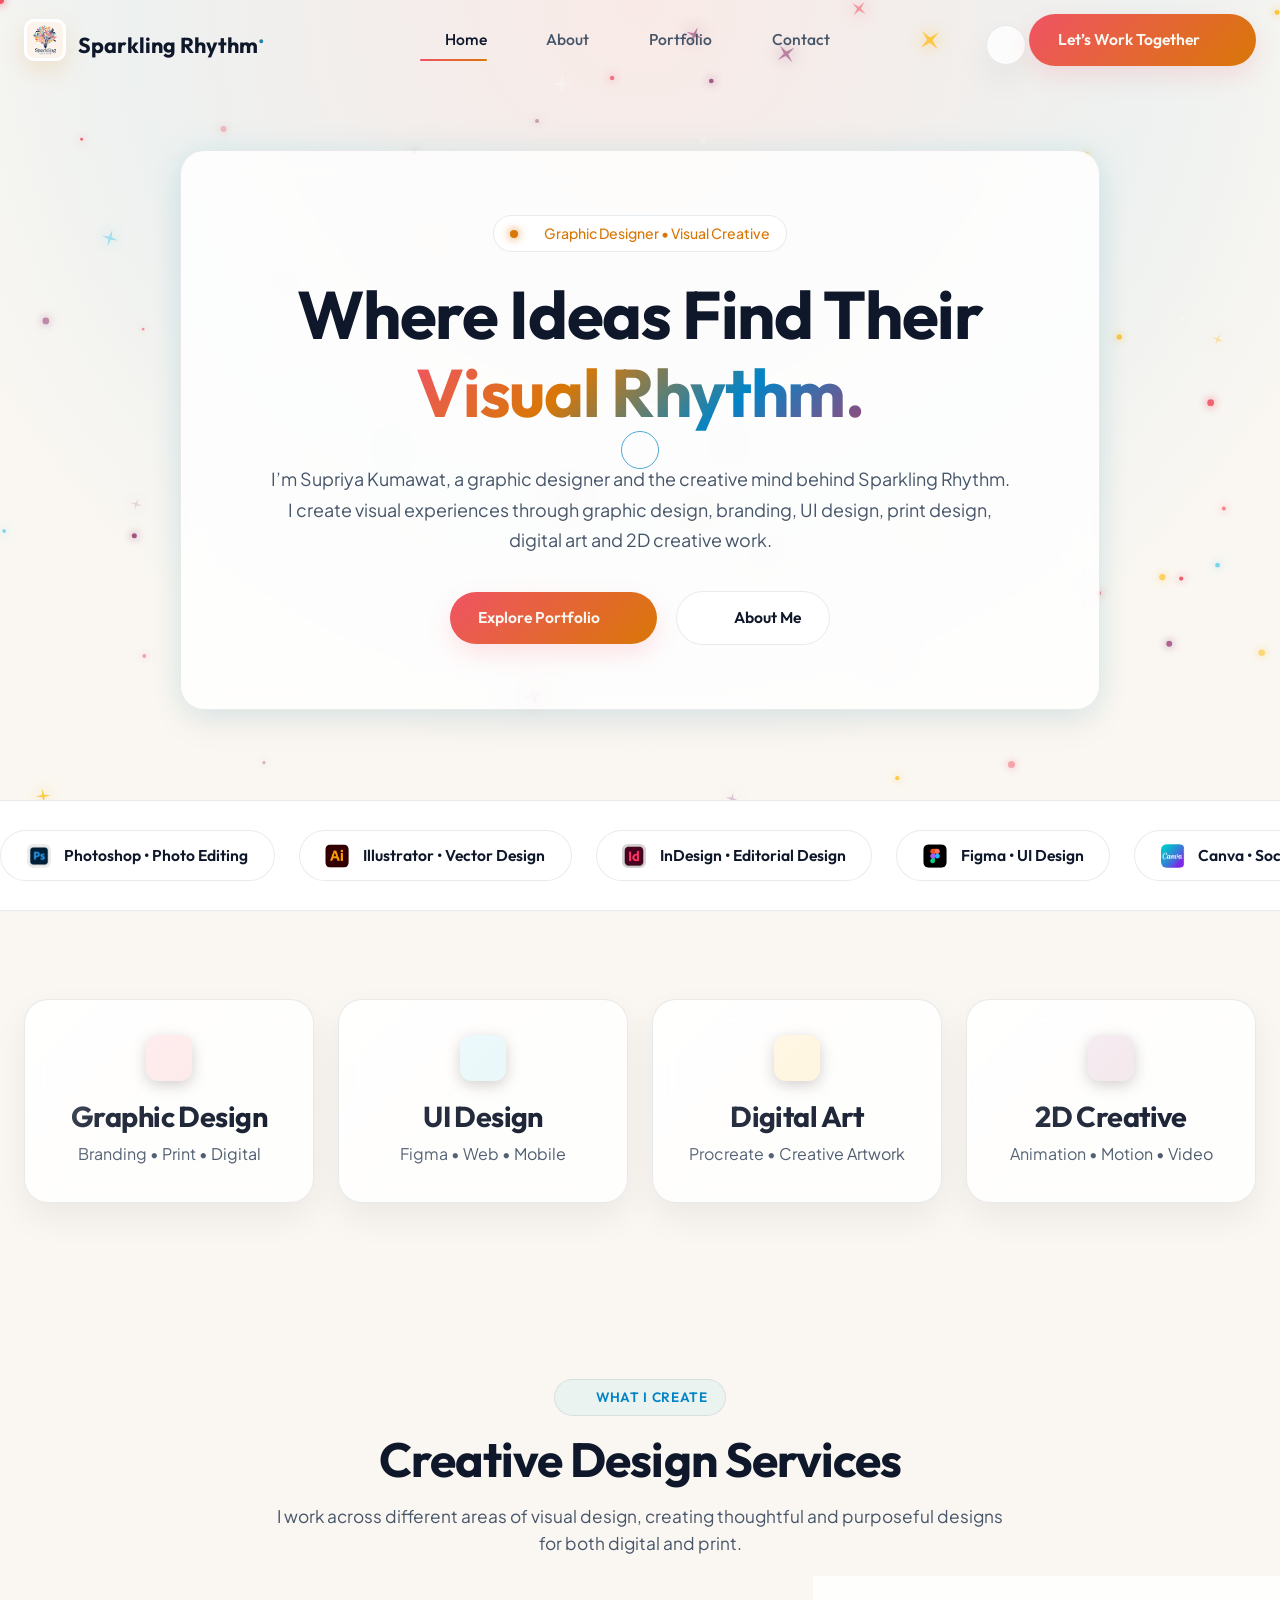
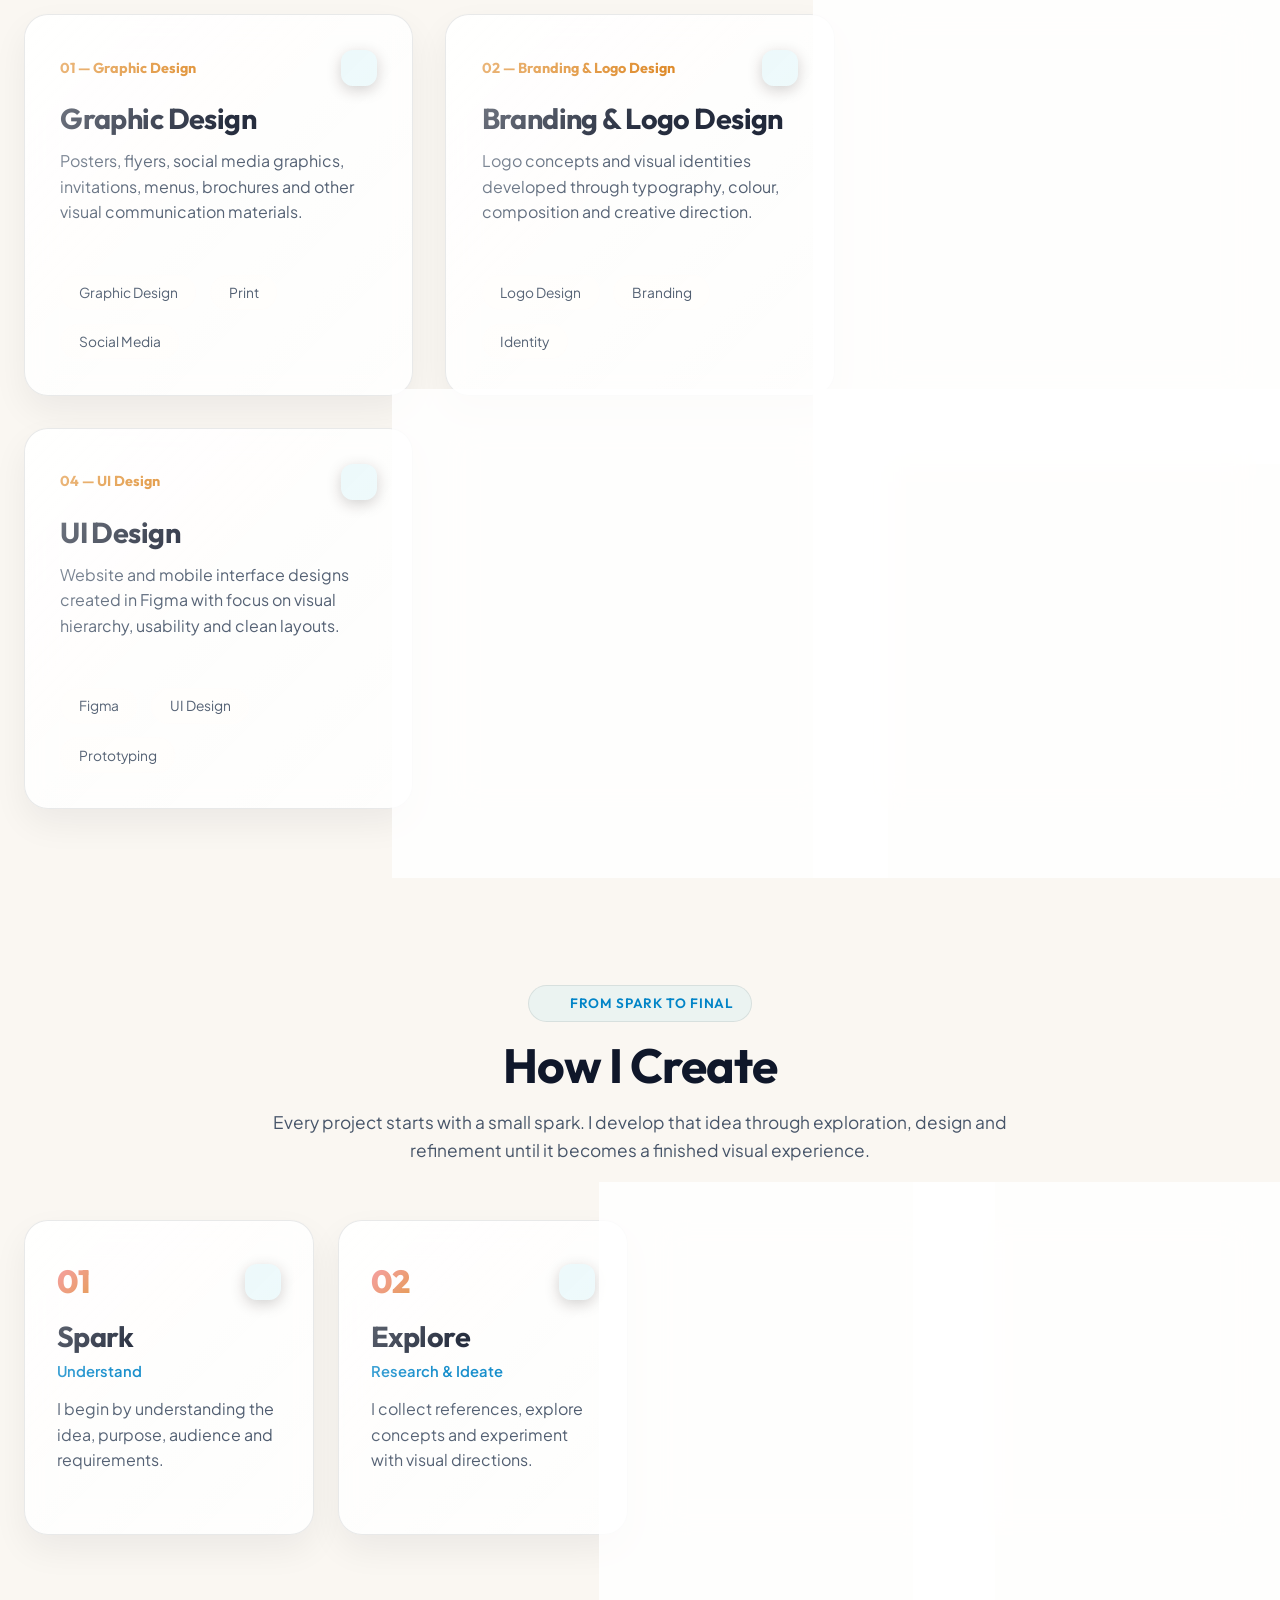
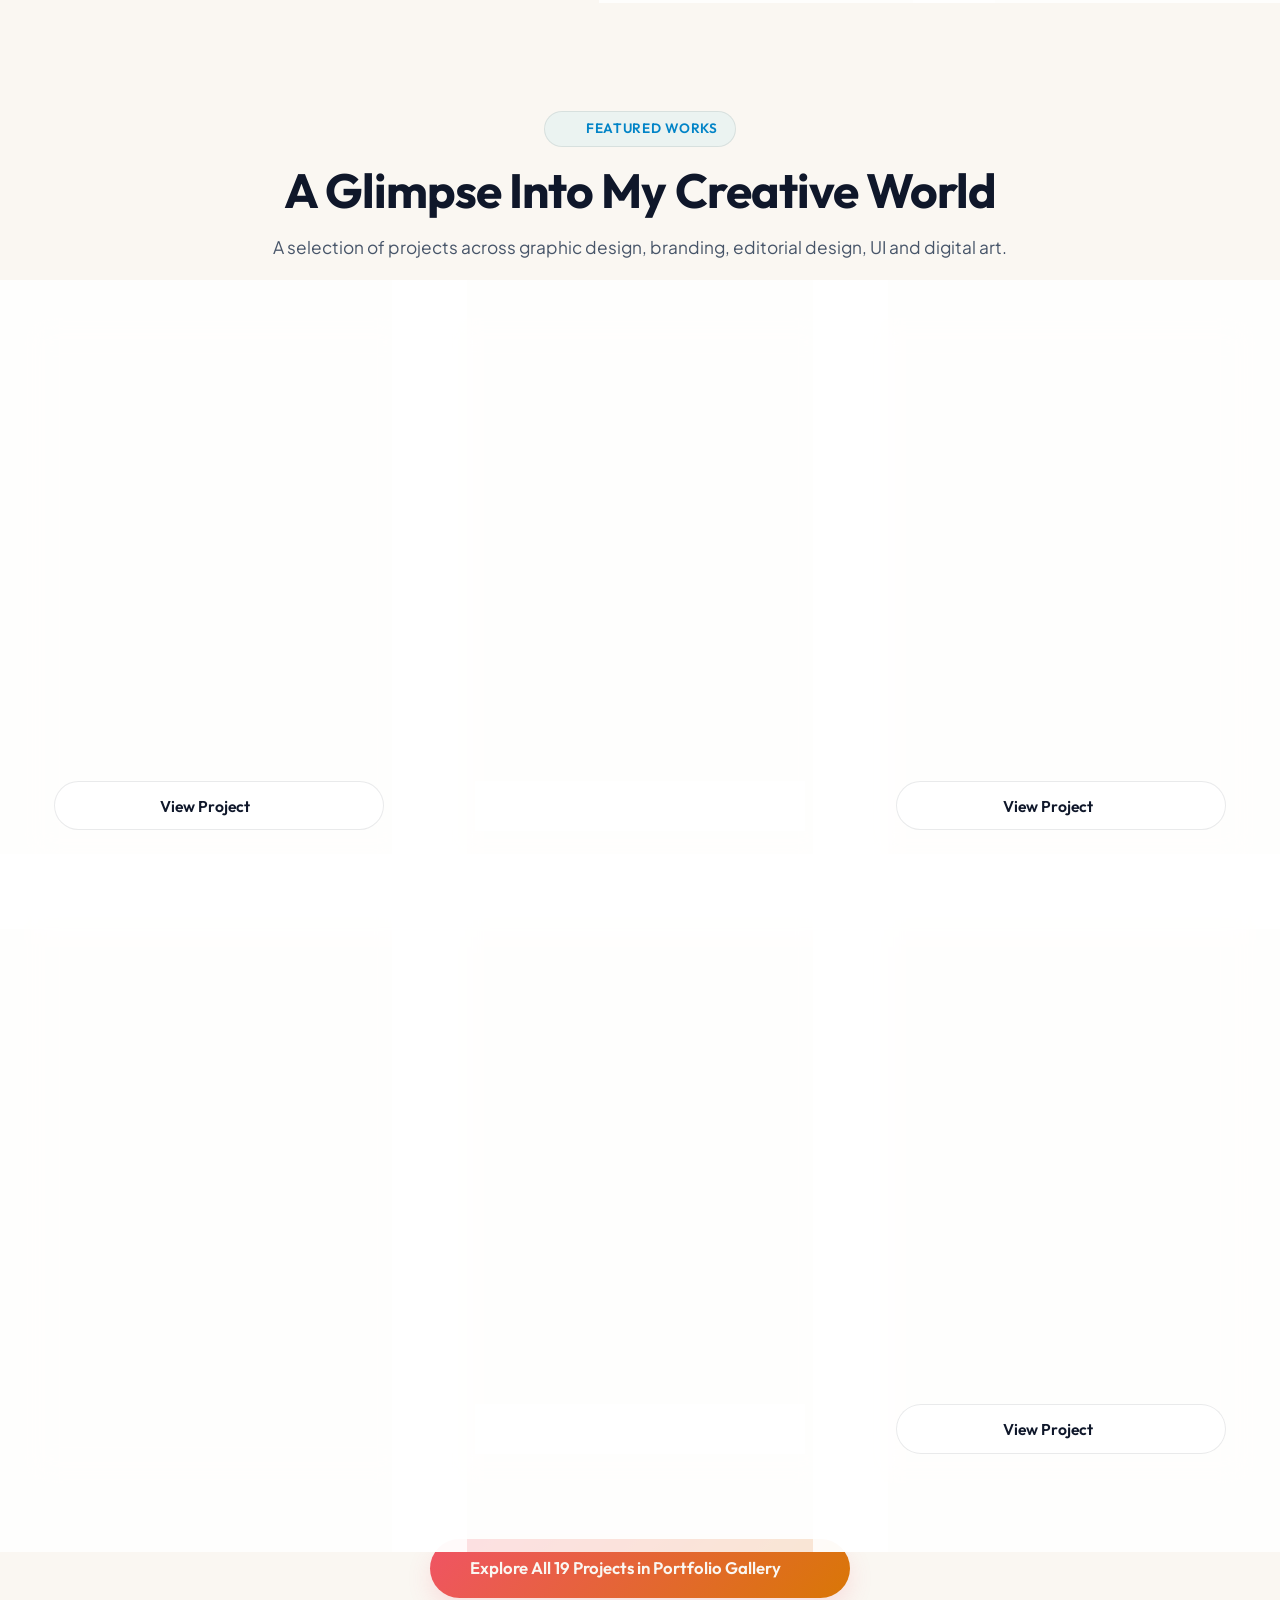
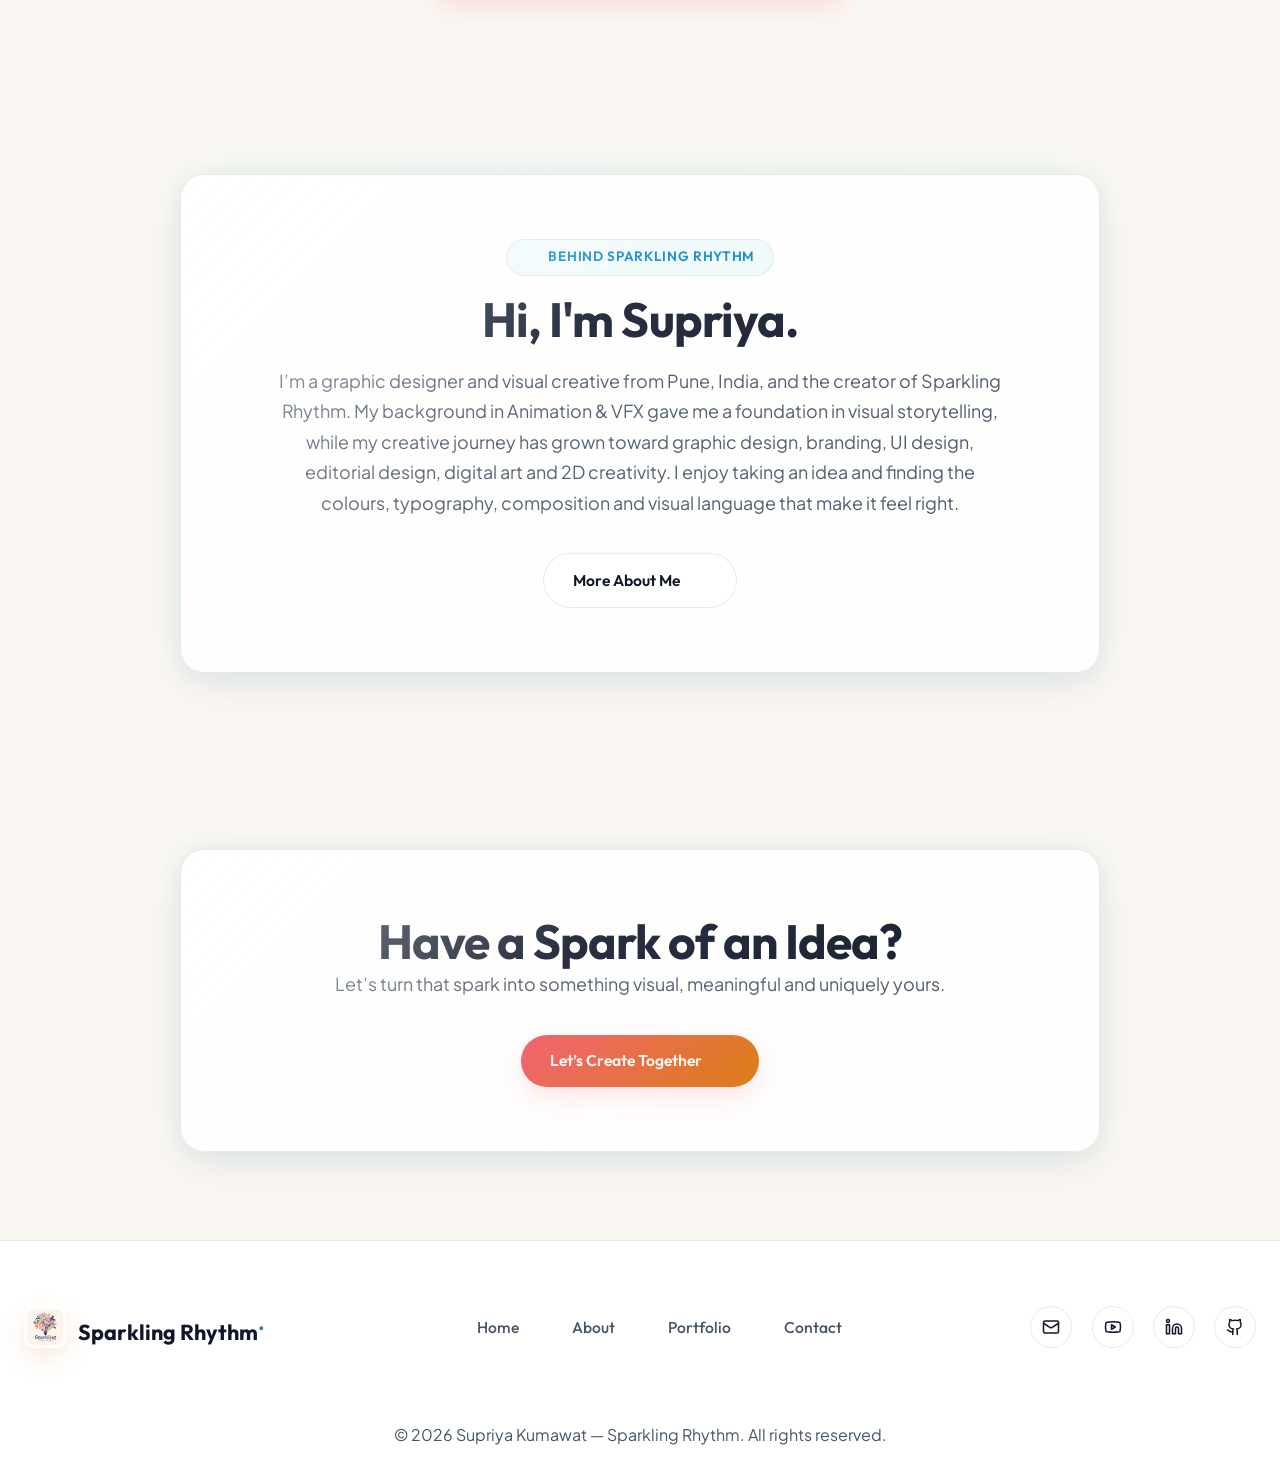
==== index.html @ 0d9f6787 "Initial commit of Sparkling Rhythm portfolio website" ====
<!DOCTYPE html>
<html lang="en">
<head>
  <meta charset="UTF-8">
  <meta name="viewport" content="width=device-width, initial-scale=1.0">
  <title>Sparkling Rhythm — Supriya Kumawat | Graphic Designer & Visual Creative</title>
  <meta name="description" content="Portfolio of Supriya Kumawat, Graphic Designer & Visual Creative behind Sparkling Rhythm. Graphic design, branding, editorial design, UI design, digital art and 2D creative work.">

  <!-- Favicon -->
  <link rel="icon" type="image/webp" href="images/Sparkling_Rhythm/8_Sparkling_Logo.webp">

  <!-- Lucide Icon Library -->
  <script src="https://unpkg.com/lucide@latest"></script>

  <!-- Style Sheets -->
  <link rel="stylesheet" href="css/palette.css">
  <link rel="stylesheet" href="css/style.css">
  <link rel="stylesheet" href="css/components.css">
</head>
<body>

  <!-- Reusable Header Component -->
  <header id="site-header" data-page="home"></header>

  <!-- ==========================================================================
       HERO SECTION: Spatial 3D Tilt Card & Interactive Liquid Canvas Physics
       ========================================================================== -->
  <section class="hero-section">
    <canvas id="hero-canvas-1" class="hero-canvas-bg"></canvas>

    <div class="container">
      <div class="spatial-glass-card">
        <div class="spatial-tilt-content">
          <div class="badge">
            <span class="status-dot"></span>
            <span><i data-lucide="sparkles" class="icon-inline"></i> Graphic Designer • Visual Creative</span>
          </div>

          <h1 class="hero-title">
            Where Ideas Find Their <span class="gradient-text magnetic-title">Visual Rhythm.</span>
          </h1>

          <p class="hero-description">
            I’m Supriya Kumawat, a graphic designer and the creative mind behind Sparkling Rhythm. I create visual experiences through graphic design, branding, UI design, print design, digital art and 2D creative work.
          </p>

          <div class="hero-cta-group">
            <a href="projects.html" class="btn btn-primary">
              <span>Explore Portfolio</span>
              <i data-lucide="arrow-up-right" class="icon-inline"></i>
            </a>
            <a href="about.html" class="btn btn-secondary">
              <i data-lucide="user" class="icon-inline"></i>
              <span>About Me</span>
            </a>
          </div>
        </div>
      </div>
    </div>
  </section>

  <!-- ==========================================================================
       CREATIVE TOOLKIT MARQUEE
       ========================================================================== -->
  <section class="tools-marquee-section">
    <div class="tools-marquee-track">
      <div class="tools-marquee-content">
        <div class="tool-chip">
          <img src="images/Sparkling_Rhythm/About_Me/My_Specifications/Photoshop.webp" alt="Photoshop" class="tool-icon-img">
          <span>Photoshop • Photo Editing</span>
        </div>
        <div class="tool-chip">
          <img src="images/Sparkling_Rhythm/About_Me/My_Specifications/Illustrator.webp" alt="Illustrator" class="tool-icon-img">
          <span>Illustrator • Vector Design</span>
        </div>
        <div class="tool-chip">
          <img src="images/Sparkling_Rhythm/About_Me/My_Specifications/Indesign.webp" alt="InDesign" class="tool-icon-img">
          <span>InDesign • Editorial Design</span>
        </div>
        <div class="tool-chip">
          <img src="images/Sparkling_Rhythm/About_Me/My_Specifications/Figma.webp" alt="Figma" class="tool-icon-img">
          <span>Figma • UI Design</span>
        </div>
        <div class="tool-chip">
          <img src="images/Sparkling_Rhythm/About_Me/My_Specifications/Canva.webp" alt="Canva" class="tool-icon-img">
          <span>Canva • Social Media</span>
        </div>
        <div class="tool-chip">
          <img src="images/Sparkling_Rhythm/About_Me/My_Specifications/Affinity.webp" alt="Affinity Designer" class="tool-icon-img">
          <span>Affinity Designer • Creative</span>
        </div>
        <div class="tool-chip">
          <img src="images/Sparkling_Rhythm/About_Me/My_Specifications/Procreate.webp" alt="Procreate" class="tool-icon-img">
          <span>Procreate • Digital Art</span>
        </div>
        <div class="tool-chip">
          <img src="images/Sparkling_Rhythm/About_Me/My_Specifications/Adobe_Fresco.webp" alt="Adobe Fresco" class="tool-icon-img">
          <span>Adobe Fresco • Digital Painting</span>
        </div>
        <div class="tool-chip">
          <i data-lucide="bot" class="icon-inline"></i>
          <span>ChatGPT • Creative Assistance</span>
        </div>
        <div class="tool-chip">
          <i data-lucide="sparkles" class="icon-inline"></i>
          <span>Gemini • Ideation</span>
        </div>
      </div>
    </div>
  </section>

  <!-- ==========================================================================
       CREATIVE FOCUS CARDS
       ========================================================================== -->
  <section class="section-spacing">
    <div class="container">
      <div class="grid-4">
        <div class="glass-card focus-card reveal">
          <div class="card-icon-box"><i data-lucide="palette"></i></div>
          <h3>Graphic Design</h3>
          <p>Branding • Print • Digital</p>
        </div>
        <div class="glass-card focus-card reveal">
          <div class="card-icon-box"><i data-lucide="layout"></i></div>
          <h3>UI Design</h3>
          <p>Figma • Web • Mobile</p>
        </div>
        <div class="glass-card focus-card reveal">
          <div class="card-icon-box"><i data-lucide="pen-tool"></i></div>
          <h3>Digital Art</h3>
          <p>Procreate • Creative Artwork</p>
        </div>
        <div class="glass-card focus-card reveal">
          <div class="card-icon-box"><i data-lucide="film"></i></div>
          <h3>2D Creative</h3>
          <p>Animation • Motion • Video</p>
        </div>
      </div>
    </div>
  </section>

  <!-- ==========================================================================
       SERVICES SECTION
       ========================================================================== -->
  <section class="section-spacing">
    <div class="container">
      <div class="section-header reveal">
        <div class="section-tag"><i data-lucide="layers" class="icon-inline"></i> What I Create</div>
        <h2 class="section-title">Creative Design Services</h2>
        <p class="section-subtitle">
          I work across different areas of visual design, creating thoughtful and purposeful designs for both digital and print.
        </p>
      </div>

      <div class="grid-3">
        <!-- Service 01 -->
        <div class="glass-card service-card reveal">
          <div>
            <div class="service-card-header">
              <span class="service-number">01 — Graphic Design</span>
              <div class="card-icon-box" style="width:36px;height:36px;margin:0;"><i data-lucide="image" style="width:18px;height:18px;"></i></div>
            </div>
            <h3>Graphic Design</h3>
            <p>Posters, flyers, social media graphics, invitations, menus, brochures and other visual communication materials.</p>
          </div>
          <div class="tag-group">
            <span class="tag-chip">Graphic Design</span>
            <span class="tag-chip">Print</span>
            <span class="tag-chip">Social Media</span>
          </div>
        </div>

        <!-- Service 02 -->
        <div class="glass-card service-card reveal">
          <div>
            <div class="service-card-header">
              <span class="service-number">02 — Branding & Logo Design</span>
              <div class="card-icon-box" style="width:36px;height:36px;margin:0;"><i data-lucide="award" style="width:18px;height:18px;"></i></div>
            </div>
            <h3>Branding & Logo Design</h3>
            <p>Logo concepts and visual identities developed through typography, colour, composition and creative direction.</p>
          </div>
          <div class="tag-group">
            <span class="tag-chip">Logo Design</span>
            <span class="tag-chip">Branding</span>
            <span class="tag-chip">Identity</span>
          </div>
        </div>

        <!-- Service 03 -->
        <div class="glass-card service-card reveal">
          <div>
            <div class="service-card-header">
              <span class="service-number">03 — Book & Editorial Design</span>
              <div class="card-icon-box" style="width:36px;height:36px;margin:0;"><i data-lucide="book-open" style="width:18px;height:18px;"></i></div>
            </div>
            <h3>Book & Editorial Design</h3>
            <p>Multi-page publications, reports and recipe books designed with structured layouts, typography and readability in mind.</p>
          </div>
          <div class="tag-group">
            <span class="tag-chip">Book Design</span>
            <span class="tag-chip">Editorial</span>
            <span class="tag-chip">InDesign</span>
          </div>
        </div>

        <!-- Service 04 -->
        <div class="glass-card service-card reveal">
          <div>
            <div class="service-card-header">
              <span class="service-number">04 — UI Design</span>
              <div class="card-icon-box" style="width:36px;height:36px;margin:0;"><i data-lucide="smartphone" style="width:18px;height:18px;"></i></div>
            </div>
            <h3>UI Design</h3>
            <p>Website and mobile interface designs created in Figma with focus on visual hierarchy, usability and clean layouts.</p>
          </div>
          <div class="tag-group">
            <span class="tag-chip">Figma</span>
            <span class="tag-chip">UI Design</span>
            <span class="tag-chip">Prototyping</span>
          </div>
        </div>

        <!-- Service 05 -->
        <div class="glass-card service-card reveal">
          <div>
            <div class="service-card-header">
              <span class="service-number">05 — Digital Art</span>
              <div class="card-icon-box" style="width:36px;height:36px;margin:0;"><i data-lucide="feather" style="width:18px;height:18px;"></i></div>
            </div>
            <h3>Digital Art</h3>
            <p>Digital artwork and creative compositions created through experimentation with colour, lighting, texture and visual storytelling.</p>
          </div>
          <div class="tag-group">
            <span class="tag-chip">Digital Art</span>
            <span class="tag-chip">Procreate</span>
            <span class="tag-chip">Creative</span>
          </div>
        </div>

        <!-- Service 06 -->
        <div class="glass-card service-card reveal">
          <div>
            <div class="service-card-header">
              <span class="service-number">06 — 2D Creative & Video</span>
              <div class="card-icon-box" style="width:36px;height:36px;margin:0;"><i data-lucide="video" style="width:18px;height:18px;"></i></div>
            </div>
            <h3>2D Creative & Video</h3>
            <p>Simple 2D animation, motion graphics and video editing for creative storytelling and visual content.</p>
          </div>
          <div class="tag-group">
            <span class="tag-chip">2D Animation</span>
            <span class="tag-chip">Motion</span>
            <span class="tag-chip">Video</span>
          </div>
        </div>
      </div>
    </div>
  </section>

  <!-- ==========================================================================
       MY CREATIVE PROCESS
       ========================================================================== -->
  <section class="section-spacing">
    <div class="container">
      <div class="section-header reveal">
        <div class="section-tag"><i data-lucide="git-commit" class="icon-inline"></i> From Spark to Final</div>
        <h2 class="section-title">How I Create</h2>
        <p class="section-subtitle">
          Every project starts with a small spark. I develop that idea through exploration, design and refinement until it becomes a finished visual experience.
        </p>
      </div>

      <div class="process-grid">
        <div class="glass-card process-card reveal">
          <div class="process-card-header">
            <div class="process-step-num">01</div>
            <div class="card-icon-box" style="width:36px;height:36px;margin:0;"><i data-lucide="zap" style="width:18px;height:18px;"></i></div>
          </div>
          <h3>Spark</h3>
          <div class="process-subtitle">Understand</div>
          <p>I begin by understanding the idea, purpose, audience and requirements.</p>
        </div>

        <div class="glass-card process-card reveal">
          <div class="process-card-header">
            <div class="process-step-num">02</div>
            <div class="card-icon-box" style="width:36px;height:36px;margin:0;"><i data-lucide="compass" style="width:18px;height:18px;"></i></div>
          </div>
          <h3>Explore</h3>
          <div class="process-subtitle">Research & Ideate</div>
          <p>I collect references, explore concepts and experiment with visual directions.</p>
        </div>

        <div class="glass-card process-card reveal">
          <div class="process-card-header">
            <div class="process-step-num">03</div>
            <div class="card-icon-box" style="width:36px;height:36px;margin:0;"><i data-lucide="wand2" style="width:18px;height:18px;"></i></div>
          </div>
          <h3>Create</h3>
          <div class="process-subtitle">Design & Refine</div>
          <p>I develop the chosen direction through typography, colour, composition and detail.</p>
        </div>

        <div class="glass-card process-card reveal">
          <div class="process-card-header">
            <div class="process-step-num">04</div>
            <div class="card-icon-box" style="width:36px;height:36px;margin:0;"><i data-lucide="check-circle-2" style="width:18px;height:18px;"></i></div>
          </div>
          <h3>Final</h3>
          <div class="process-subtitle">Polish & Deliver</div>
          <p>I refine the final design and prepare the required files for its intended use.</p>
        </div>
      </div>
    </div>
  </section>

  <!-- ==========================================================================
       FEATURED PROJECTS
       ========================================================================== -->
  <section id="featured-works" class="section-spacing">
    <div class="container">
      <div class="section-header reveal">
        <div class="section-tag"><i data-lucide="grid" class="icon-inline"></i> Featured Works</div>
        <h2 class="section-title">A Glimpse Into My Creative World</h2>
        <p class="section-subtitle">
          A selection of projects across graphic design, branding, editorial design, UI and digital art.
        </p>
      </div>

      <div class="grid-3">
        <!-- Project 1 -->
        <div class="glass-card project-card reveal">
          <div class="project-thumb-wrapper" onclick="openLightbox('atma-samvaad-ki-kala')" style="cursor:pointer;">
            <img src="images/Sparkling_Rhythm/3_Graphic_Design/Books_Images/1_Atma_Samvaad_/Thumbnail.webp" alt="Atma Samvaad Ki Kala" class="project-thumb-img">
          </div>
          <div class="project-card-body">
            <div class="project-category-badge"><i data-lucide="book-open" class="icon-inline"></i> Book & Editorial Design</div>
            <h3 class="project-card-title">Atma Samvaad Ki Kala</h3>
            <p class="project-card-desc">A 129-page book designed for Brahma Kumaris using Adobe InDesign, with clean structured layouts and typography.</p>
            <div class="tag-group mb-3">
              <span class="tag-chip">129 Pages</span>
              <span class="tag-chip">InDesign</span>
              <span class="tag-chip">Editorial</span>
            </div>
            <button class="btn btn-secondary" onclick="openLightbox('atma-samvaad-ki-kala')" style="width:100%;">
              <span>View Project</span>
              <i data-lucide="arrow-right" class="icon-inline"></i>
            </button>
          </div>
        </div>

        <!-- Project 2 -->
        <div class="glass-card project-card reveal">
          <div class="project-thumb-wrapper" onclick="openLightbox('sahaj-rasoi')" style="cursor:pointer;">
            <img src="images/Sparkling_Rhythm/3_Graphic_Design/Books_Images/3_Sahaj_Rasoi/Thuumbnail.webp" alt="Sahaj Rasoi" class="project-thumb-img">
          </div>
          <div class="project-card-body">
            <div class="project-category-badge"><i data-lucide="book-open" class="icon-inline"></i> Book & Editorial Design</div>
            <h3 class="project-card-title">Sahaj Rasoi</h3>
            <p class="project-card-desc">A recipe book featuring approximately 71 recipes across 93 inner pages, created with visual clarity.</p>
            <div class="tag-group mb-3">
              <span class="tag-chip">71 Recipes</span>
              <span class="tag-chip">93 Pages</span>
              <span class="tag-chip">InDesign</span>
            </div>
            <button class="btn btn-secondary" onclick="openLightbox('sahaj-rasoi')" style="width:100%;">
              <span>View Project</span>
              <i data-lucide="arrow-right" class="icon-inline"></i>
            </button>
          </div>
        </div>

        <!-- Project 3 -->
        <div class="glass-card project-card reveal">
          <div class="project-thumb-wrapper" onclick="openLightbox('sparkling-rhythm-identity')" style="cursor:pointer;">
            <img src="images/Sparkling_Rhythm/3_Graphic_Design/Logo_Design_By_me/Thumbnail.webp" alt="Sparkling Rhythm Branding" class="project-thumb-img">
          </div>
          <div class="project-card-body">
            <div class="project-category-badge"><i data-lucide="award" class="icon-inline"></i> Personal Branding</div>
            <h3 class="project-card-title">Sparkling Rhythm</h3>
            <p class="project-card-desc">My own creative identity representing my approach to design, art and visual storytelling.</p>
            <div class="tag-group mb-3">
              <span class="tag-chip">Logo Design</span>
              <span class="tag-chip">Branding</span>
              <span class="tag-chip">Identity</span>
            </div>
            <button class="btn btn-secondary" onclick="openLightbox('sparkling-rhythm-identity')" style="width:100%;">
              <span>View Project</span>
              <i data-lucide="arrow-right" class="icon-inline"></i>
            </button>
          </div>
        </div>

        <!-- Project 4 (IHOP Featured Rebranding) -->
        <div class="glass-card project-card reveal">
          <div class="project-thumb-wrapper" onclick="openLightbox('ihop-rebranding')" style="cursor:pointer;">
            <img src="images/Sparkling_Rhythm/1_Branding/1_IHOP_Images/Thumbnail_Mockup_IHOP.webp" alt="IHOP Logo Concept" class="project-thumb-img">
          </div>
          <div class="project-card-body">
            <div class="project-category-badge"><i data-lucide="award" class="icon-inline"></i> Personal Rebranding</div>
            <h3 class="project-card-title">IHOP — Conceptual Rebranding</h3>
            <p class="project-card-desc">A conceptual logo redesign exploring a completely new logo direction with pictorial symbol, design thinking, and mockups.</p>
            <div class="tag-group mb-3">
              <span class="tag-chip">Rebranding</span>
              <span class="tag-chip">Logo Design</span>
              <span class="tag-chip">Mockups</span>
            </div>
            <button class="btn btn-primary" onclick="openLightbox('ihop-rebranding')" style="width:100%;">
              <span>View Case Study</span>
              <i data-lucide="arrow-right" class="icon-inline"></i>
            </button>
          </div>
        </div>

        <!-- Project 5 -->
        <div class="glass-card project-card reveal">
          <div class="project-thumb-wrapper" onclick="openLightbox('splendid-rooms-4u')" style="cursor:pointer;">
            <img src="images/Sparkling_Rhythm/1_Branding/2_Splendid_Rooms_4U/Thumbnail_SR4U_Home_Page.webp" alt="Splendid Rooms 4U" class="project-thumb-img">
          </div>
          <div class="project-card-body">
            <div class="project-category-badge"><i data-lucide="smartphone" class="icon-inline"></i> UI & Branding</div>
            <h3 class="project-card-title">Splendid Rooms 4U</h3>
            <p class="project-card-desc">A furniture-store UI/UX concept & logo identity complete with animated video walkthrough.</p>
            <div class="tag-group mb-3">
              <span class="tag-chip">Figma</span>
              <span class="tag-chip">UI/UX</span>
              <span class="tag-chip">Branding</span>
            </div>
            <button class="btn btn-secondary" onclick="openLightbox('splendid-rooms-4u')" style="width:100%;">
              <span>View Project</span>
              <i data-lucide="arrow-right" class="icon-inline"></i>
            </button>
          </div>
        </div>

        <!-- Project 6 -->
        <div class="glass-card project-card reveal">
          <div class="project-thumb-wrapper" onclick="openLightbox('shree-krishna-digital-art')" style="cursor:pointer;">
            <img src="images/Sparkling_Rhythm/3_Graphic_Design/Art_Design/Shree_Krishna.webp" alt="Shree Krishna Digital Art" class="project-thumb-img">
          </div>
          <div class="project-card-body">
            <div class="project-category-badge"><i data-lucide="feather" class="icon-inline"></i> Digital Art</div>
            <h3 class="project-card-title">Shree Krishna</h3>
            <p class="project-card-desc">A digital artwork created in Adobe Fresco, exploring colour, composition, lighting and expressive digital painting.</p>
            <div class="tag-group mb-3">
              <span class="tag-chip">Adobe Fresco</span>
              <span class="tag-chip">Digital Painting</span>
              <span class="tag-chip">Artwork</span>
            </div>
            <button class="btn btn-secondary" onclick="openLightbox('shree-krishna-digital-art')" style="width:100%;">
              <span>View Project</span>
              <i data-lucide="arrow-right" class="icon-inline"></i>
            </button>
          </div>
        </div>
      </div>

      <div style="text-align: center; margin-top: 3.5rem;">
        <a href="projects.html" class="btn btn-primary" style="padding: 1rem 2.5rem; font-size: 1.05rem;">
          <span>Explore All 19 Projects in Portfolio Gallery</span>
          <i data-lucide="arrow-right" class="icon-inline"></i>
        </a>
      </div>
    </div>
  </section>

  <!-- ==========================================================================
       MINI ABOUT SECTION
       ========================================================================== -->
  <section class="section-spacing">
    <div class="container">
      <div class="glass-card spatial-glass-card reveal">
        <div class="section-tag"><i data-lucide="user" class="icon-inline"></i> Behind Sparkling Rhythm</div>
        <h2>Hi, I'm Supriya.</h2>
        <p class="hero-description" style="margin-top: 1.2rem;">
          I’m a graphic designer and visual creative from Pune, India, and the creator of Sparkling Rhythm. My background in Animation & VFX gave me a foundation in visual storytelling, while my creative journey has grown toward graphic design, branding, UI design, editorial design, digital art and 2D creativity. I enjoy taking an idea and finding the colours, typography, composition and visual language that make it feel right.
        </p>
        <a href="about.html" class="btn btn-secondary">
          <span>More About Me</span>
          <i data-lucide="arrow-right" class="icon-inline"></i>
        </a>
      </div>
    </div>
  </section>

  <!-- ==========================================================================
       FINAL CONTACT CTA
       ========================================================================== -->
  <section class="section-spacing">
    <div class="container">
      <div class="glass-card spatial-glass-card reveal">
        <h2>Have a Spark of an Idea?</h2>
        <p class="hero-description">
          Let’s turn that spark into something visual, meaningful and uniquely yours.
        </p>
        <a href="contact.html" class="btn btn-primary">
          <span>Let’s Create Together</span>
          <i data-lucide="sparkles" class="icon-inline"></i>
        </a>
      </div>
    </div>
  </section>

  <!-- Reusable Footer Component -->
  <footer id="site-footer"></footer>

  <!-- Interactive Scripts -->
  <script src="js/projects-data.js"></script>
  <script src="js/lightbox.js"></script>
  <script src="js/layout.js"></script>
  <script src="js/cursor.js"></script>
  <script src="js/canvas.js"></script>
  <script src="js/animations.js"></script>
  <script src="js/main.js"></script>
</body>
</html>
---- css/palette.css ----
/* ==========================================================================
   SPARKLING RHYTHM PORTFOLIO - LOGO-MATCHED COLOR PALETTE & THEME TOKENS
   --------------------------------------------------------------------------
   Derived directly from Sparkling_Logo.png:
   - Warm Luxury Cream (#FAF7F2 - Light Canvas)
   - Deep Midnight Navy (#0C121E - Dark Canvas & Light Text)
   - Coral Red (#F05365) - Warm Leaf Highlight
   - Amber Gold (#FFB703) - Vibrant Energy Leaf
   - Ocean Cyan (#48CAE4) - Soft Teal Leaf
   - Plum Berry (#9B487A) - Rich Purple Leaf
   ========================================================================== */

/* --------------------------------------------------------------------------
   DEFAULT THEME: LIGHT MODE (Warm Cream Logo Canvas Base)
   -------------------------------------------------------------------------- */
:root {
  /* Brand Leaf Palette Accents */
  --clr-coral-red: #F05365;     /* Warm Coral Red */
  --clr-amber-gold: #D97706;    /* Warm Amber Gold (Adjusted for high-contrast light bg) */
  --clr-teal-cyan: #0284C7;     /* Ocean Cyan Accent */
  --clr-plum-berry: #9B487A;    /* Rich Plum Berry */
  --clr-cream-light: #FAF7F2;   /* Luxury Off-white Cream */

  /* Legacy Mapping for Component Compatibility */
  --clr-icy-blue: #0F172A;
  --clr-candy-pink: var(--clr-coral-red);
  --clr-mauve-rose: var(--clr-teal-cyan);
  --clr-vanilla: var(--clr-amber-gold);

  /* Surface & Backgrounds - Light Theme Default */
  --bg-deep: #FAF7F2;           /* Warm Luxury Off-White Canvas */
  --bg-surface: #FFFFFF;        /* Elevated Pure White Cards */
  --bg-elevated: #F3EFE9;       /* Soft Surface Hover State */

  /* Glassmorphism Tokens - Light Mode */
  --glass-bg: rgba(255, 255, 255, 0.82);
  --glass-bg-hover: rgba(255, 255, 255, 0.95);
  --glass-border: rgba(15, 23, 42, 0.09);
  --glass-border-hover: rgba(240, 83, 101, 0.4);
  --glass-shadow: 0 15px 35px rgba(15, 23, 42, 0.06);
  --glass-glow-pink: 0 10px 25px rgba(240, 83, 101, 0.15);
  --glass-glow-cyan: 0 10px 25px rgba(2, 132, 199, 0.15);
  --glass-glow-gold: 0 10px 25px rgba(217, 119, 6, 0.15);
  --glass-blur: blur(16px);
  --glass-reflection: linear-gradient(135deg, rgba(255, 255, 255, 0.6) 0%, rgba(255, 255, 255, 0.1) 40%, rgba(255, 255, 255, 0) 100%);

  /* Text Colors - Light Mode */
  --text-main: #0F172A;         /* Deep Navy Slate Primary Text */
  --text-muted: #475569;        /* Muted Slate Body Text */
  --text-subtle: #64748B;       /* Subtle Label Text */
  --text-accent: var(--clr-coral-red);
  --text-inverse: #FAF7F2;      /* Off-White Text for Dark Elements */

  /* Gradients */
  --grad-sparkling: linear-gradient(135deg, #F05365 0%, #D97706 35%, #0284C7 70%, #9B487A 100%);
  --grad-coral-gold: linear-gradient(135deg, #F05365 0%, #D97706 100%);
  --grad-cyan-plum: linear-gradient(135deg, #0284C7 0%, #9B487A 100%);
  --grad-pink-rose: linear-gradient(135deg, #F05365 0%, #D97706 100%);
  --grad-accent-text: linear-gradient(135deg, #F05365 0%, #D97706 33%, #0284C7 66%, #0F172A 100%);
  --grad-liquid-glow: radial-gradient(circle at 50% 0%, rgba(240, 83, 101, 0.08), rgba(2, 132, 199, 0.05) 50%, transparent 75%);

  /* Radii & Transitions */
  --border-radius-sm: 8px;
  --border-radius-md: 16px;
  --border-radius-lg: 24px;
  --border-radius-full: 9999px;

  --transition-fast: 0.2s cubic-bezier(0.16, 1, 0.3, 1);
  --transition-normal: 0.4s cubic-bezier(0.16, 1, 0.3, 1);
  --transition-slow: 0.7s cubic-bezier(0.16, 1, 0.3, 1);
}

/* --------------------------------------------------------------------------
   DARK THEME OVERRIDES ([data-theme="dark"])
   -------------------------------------------------------------------------- */
[data-theme="dark"] {
  /* Brand Leaf Palette Accents */
  --clr-amber-gold: #FFB703;    /* Bright Gold for dark background */
  --clr-teal-cyan: #48CAE4;     /* Electric Ocean Cyan */

  /* Legacy Mapping */
  --clr-icy-blue: #FAF6F0;
  --clr-vanilla: var(--clr-amber-gold);

  /* Surface & Backgrounds - Dark Theme */
  --bg-deep: #0C121E;           /* Midnight Navy Canvas */
  --bg-surface: #141C2D;        /* Elevated Dark Navy Surface */
  --bg-elevated: #1B263B;       /* Navy Hover Surface */

  /* Glassmorphism Tokens - Dark Mode */
  --glass-bg: rgba(20, 28, 45, 0.65);
  --glass-bg-hover: rgba(27, 38, 59, 0.85);
  --glass-border: rgba(72, 202, 228, 0.15);
  --glass-border-hover: rgba(240, 83, 101, 0.4);
  --glass-shadow: 0 20px 40px rgba(0, 0, 0, 0.55);
  --glass-glow-pink: 0 10px 30px rgba(240, 83, 101, 0.25);
  --glass-glow-cyan: 0 10px 30px rgba(72, 202, 228, 0.25);
  --glass-glow-gold: 0 10px 30px rgba(255, 183, 3, 0.25);
  --glass-reflection: linear-gradient(135deg, rgba(255, 255, 255, 0.12) 0%, rgba(255, 255, 255, 0.02) 40%, rgba(255, 255, 255, 0) 100%);

  /* Text Colors - Dark Mode */
  --text-main: #FAF6F0;         /* Cream Light Primary Text */
  --text-muted: #A0AEC0;        /* Muted Light Slate */
  --text-subtle: #64748B;       /* Subtle Label */
  --text-inverse: #0C121E;      /* Dark Text for Light Elements */

  /* Gradients - Dark Mode */
  --grad-sparkling: linear-gradient(135deg, #F05365 0%, #FFB703 35%, #48CAE4 70%, #9B487A 100%);
  --grad-coral-gold: linear-gradient(135deg, #F05365 0%, #FFB703 100%);
  --grad-cyan-plum: linear-gradient(135deg, #48CAE4 0%, #9B487A 100%);
  --grad-pink-rose: linear-gradient(135deg, #F05365 0%, #FFB703 100%);
  --grad-accent-text: linear-gradient(135deg, #F05365 0%, #FFB703 33%, #48CAE4 66%, #FAF6F0 100%);
  --grad-liquid-glow: radial-gradient(circle at 50% 0%, rgba(240, 83, 101, 0.15), rgba(72, 202, 228, 0.08) 50%, transparent 75%);
}
---- css/style.css ----
/* ==========================================================================
   GLOBAL STYLES, TYPOGRAPHY & CORE LAYOUT ARCHITECTURE
   ========================================================================== */

@import url('https://fonts.googleapis.com/css2?family=Outfit:wght@300;400;500;600;700;800&family=Plus+Jakarta+Sans:wght@300;400;500;600;700&display=swap');

/* CSS Reset */
*, *::before, *::after {
  box-sizing: border-box;
  margin: 0;
  padding: 0;
}

html {
  font-size: 16px;
  scroll-behavior: smooth;
  overflow-x: hidden;
  width: 100%;
}

body {
  font-family: 'Plus Jakarta Sans', -apple-system, BlinkMacSystemFont, sans-serif;
  background-color: var(--bg-deep);
  color: var(--text-main);
  line-height: 1.6;
  overflow-x: hidden;
  width: 100%;
  position: relative;
  -webkit-font-smoothing: antialiased;
  -moz-osx-font-smoothing: grayscale;
}

/* Custom Scrollbar */
::-webkit-scrollbar {
  width: 10px;
}
::-webkit-scrollbar-track {
  background: var(--bg-deep);
}
::-webkit-scrollbar-thumb {
  background: var(--glass-bg-hover);
  border: 2px solid var(--bg-deep);
  border-radius: 10px;
}
::-webkit-scrollbar-thumb:hover {
  background: var(--clr-coral-red);
}

/* --------------------------------------------------------------------------
   CUSTOM DUAL MAGNETIC CURSOR STYLES (LOGO COLOR MATCHED)
   -------------------------------------------------------------------------- */
#cursor-dot, #cursor-ring {
  pointer-events: none;
  position: fixed;
  top: 0;
  left: 0;
  border-radius: 50%;
  z-index: 99999;
  transition: transform 0.15s ease-out, opacity 0.15s ease-out, border-color 0.2s ease, background 0.2s ease;
}

#cursor-dot {
  width: 8px;
  height: 8px;
  background-color: var(--clr-coral-red);
  transform: translate(-50%, -50%);
  box-shadow: 0 0 10px var(--clr-coral-red);
}

#cursor-ring {
  width: 38px;
  height: 38px;
  border: 1.5px solid var(--clr-teal-cyan);
  transform: translate(-50%, -50%);
  opacity: 0.7;
}

body.cursor-hover #cursor-ring {
  transform: translate(-50%, -50%) scale(1.6);
  border-color: var(--clr-amber-gold);
  background: rgba(255, 183, 3, 0.15);
  box-shadow: 0 0 20px rgba(255, 183, 3, 0.3);
}

@media (max-width: 768px), (pointer: coarse) {
  #cursor-dot,
  #cursor-ring,
  #sparkle-cursor-canvas {
    display: none !important;
    visibility: hidden !important;
    opacity: 0 !important;
    pointer-events: none !important;
  }
}

/* Typography Base */
h1, h2, h3, h4, h5, h6 {
  font-family: 'Outfit', sans-serif;
  color: var(--text-main);
  line-height: 1.15;
  font-weight: 700;
  letter-spacing: -0.02em;
}

h1 {
  font-size: clamp(2.4rem, 5vw + 1rem, 4.2rem);
}

h2 {
  font-size: clamp(1.9rem, 3.5vw + 0.5rem, 3rem);
}

h3 {
  font-size: clamp(1.3rem, 2vw + 0.2rem, 1.8rem);
}

p {
  color: var(--text-muted);
  font-size: clamp(0.95rem, 1vw + 0.2rem, 1.1rem);
  font-weight: 400;
}

a {
  color: inherit;
  text-decoration: none;
  transition: var(--transition-fast);
}

img, video {
  max-width: 100%;
  height: auto;
  display: block;
}

ul {
  list-style: none;
}

/* Layout Utilities */
.container {
  width: 100%;
  max-width: 1280px;
  margin: 0 auto;
  padding: 0 1.5rem;
}

.section-spacing {
  padding: 5.5rem 0;
  position: relative;
}

.gradient-text {
  background: var(--grad-sparkling);
  -webkit-background-clip: text;
  -webkit-text-fill-color: transparent;
  display: inline-block;
}

/* Section Header Component */
.section-header {
  text-align: center;
  max-width: 750px;
  margin: 0 auto 3.5rem auto;
}

.section-tag {
  display: inline-flex;
  align-items: center;
  gap: 0.5rem;
  padding: 0.4rem 1.1rem;
  background: rgba(72, 202, 228, 0.08);
  border: 1px solid var(--glass-border);
  border-radius: var(--border-radius-full);
  color: var(--clr-teal-cyan);
  font-family: 'Outfit', sans-serif;
  font-size: 0.85rem;
  font-weight: 600;
  letter-spacing: 0.05em;
  text-transform: uppercase;
  margin-bottom: 1rem;
}

.section-title {
  margin-bottom: 1rem;
}

.section-subtitle {
  color: var(--text-muted);
  font-size: 1.08rem;
}

/* Buttons */
.btn {
  display: inline-flex;
  align-items: center;
  justify-content: center;
  gap: 0.6rem;
  padding: 0.85rem 1.8rem;
  font-family: 'Outfit', sans-serif;
  font-size: 0.98rem;
  font-weight: 600;
  border-radius: var(--border-radius-full);
  cursor: pointer;
  border: none;
  transition: var(--transition-normal);
  white-space: nowrap;
}

.btn-primary {
  background: var(--grad-coral-gold);
  color: var(--text-inverse);
  box-shadow: var(--glass-glow-pink);
}

.btn-primary:hover {
  transform: translateY(-3px);
  box-shadow: 0 12px 35px rgba(240, 83, 101, 0.45);
  filter: brightness(1.08);
}

.btn-secondary {
  background: var(--glass-bg);
  color: var(--text-main);
  border: 1px solid var(--glass-border);
  backdrop-filter: var(--glass-blur);
  -webkit-backdrop-filter: var(--glass-blur);
}

.btn-secondary:hover {
  background: var(--glass-bg-hover);
  border-color: var(--clr-teal-cyan);
  color: var(--clr-teal-cyan);
  transform: translateY(-3px);
  box-shadow: var(--glass-glow-cyan);
}

/* Glass Card Foundation */
.glass-card {
  background: var(--glass-bg);
  border: 1px solid var(--glass-border);
  border-radius: var(--border-radius-lg);
  backdrop-filter: var(--glass-blur);
  -webkit-backdrop-filter: var(--glass-blur);
  box-shadow: var(--glass-shadow);
  transition: var(--transition-normal);
  position: relative;
  overflow: hidden;
}

.glass-card::before {
  content: '';
  position: absolute;
  top: 0;
  left: 0;
  right: 0;
  height: 100%;
  background: var(--glass-reflection);
  pointer-events: none;
  border-radius: inherit;
}

.glass-card:hover {
  border-color: var(--glass-border-hover);
  box-shadow: 0 25px 50px rgba(0, 0, 0, 0.5), var(--glass-glow-pink);
}

/* Badge component */
.badge {
  display: inline-flex;
  align-items: center;
  gap: 0.5rem;
  padding: 0.4rem 1rem;
  background: var(--glass-bg);
  border: 1px solid var(--glass-border);
  border-radius: var(--border-radius-full);
  font-size: 0.88rem;
  font-weight: 500;
  color: var(--clr-amber-gold);
}

.status-dot {
  width: 8px;
  height: 8px;
  background-color: var(--clr-amber-gold);
  border-radius: 50%;
  display: inline-block;
  box-shadow: 0 0 10px var(--clr-amber-gold);
}

/* SCROLL REVEAL ANIMATIONS */
.reveal {
  opacity: 0;
  transform: translateY(30px);
  transition: opacity 0.8s cubic-bezier(0.16, 1, 0.3, 1), transform 0.8s cubic-bezier(0.16, 1, 0.3, 1);
}

.reveal.active {
  opacity: 1;
  transform: translateY(0);
}
---- css/components.css ----
/* ==========================================================================
   COMPONENTS SPECIFICATION (WITH FULLY RESPONSIVE IHOP FEATURED SECTION)
   ========================================================================== */

/* Lucide Icon & Card Helpers */
.icon-inline {
  width: 1.15em;
  height: 1.15em;
  display: inline-block;
  vertical-align: middle;
  stroke-width: 2px;
}

.card-icon-box {
  width: 46px;
  height: 46px;
  border-radius: 12px;
  background: rgba(72, 202, 228, 0.1);
  color: var(--clr-teal-cyan);
  display: inline-flex;
  align-items: center;
  justify-content: center;
  margin-bottom: 1.2rem;
  box-shadow: 0 4px 15px rgba(0, 0, 0, 0.2);
}

.card-icon-box svg {
  width: 24px;
  height: 24px;
  stroke-width: 2px;
}

/* Shimmer Light Reflection Sweep */
.gradient-text, .nav-brand span {
  position: relative;
  overflow: hidden;
}

.gradient-text::after, .nav-brand span::after {
  content: '';
  position: absolute;
  top: 0;
  left: -100%;
  width: 50%;
  height: 100%;
  background: linear-gradient(90deg, transparent 0%, rgba(255, 255, 255, 0.5) 50%, transparent 100%);
  animation: sparkleShimmer 4.5s infinite ease-in-out;
  pointer-events: none;
}

@keyframes sparkleShimmer {
  0% { left: -120%; }
  40%, 100% { left: 160%; }
}

/* --------------------------------------------------------------------------
   1. NAVBAR & HEADER COMPONENTS
   -------------------------------------------------------------------------- */
.navbar {
  position: fixed;
  top: 0;
  left: 0;
  right: 0;
  height: 80px;
  z-index: 1000;
  transition: var(--transition-normal);
}

.navbar.scrolled {
  height: 70px;
  background: var(--glass-bg);
  backdrop-filter: var(--glass-blur);
  -webkit-backdrop-filter: var(--glass-blur);
  border-bottom: 1px solid var(--glass-border);
  box-shadow: var(--glass-shadow);
}

.nav-container {
  height: 100%;
  display: flex;
  align-items: center;
  justify-content: space-between;
}

.nav-brand {
  display: flex;
  align-items: center;
  gap: 0.75rem;
  font-family: 'Outfit', sans-serif;
  font-size: 1.35rem;
  font-weight: 700;
  color: var(--text-main);
}

.nav-brand-logo-img {
  width: 42px;
  height: 42px;
  border-radius: 10px;
  object-fit: contain;
  background: rgba(255, 255, 255, 0.95);
  padding: 3px;
  box-shadow: var(--glass-glow-gold);
  transition: transform var(--transition-fast);
}

.nav-brand:hover .nav-brand-logo-img {
  transform: scale(1.08) rotate(3deg);
}

.nav-links {
  display: flex;
  align-items: center;
  gap: 2.2rem;
}

.nav-link {
  font-family: 'Outfit', sans-serif;
  font-size: 0.98rem;
  font-weight: 500;
  color: var(--text-muted);
  position: relative;
  padding: 0.3rem 0;
  display: inline-flex;
  align-items: center;
  gap: 0.4rem;
}

.nav-link:hover,
.nav-link.active {
  color: var(--text-main);
}

.nav-link.active::after {
  content: '';
  position: absolute;
  bottom: -4px;
  left: 0;
  right: 0;
  height: 2px;
  background: var(--grad-coral-gold);
  border-radius: 2px;
}

/* Theme Toggle Icon Button */
.theme-toggle-btn {
  display: inline-flex;
  align-items: center;
  justify-content: center;
  width: 40px;
  height: 40px;
  border-radius: 50%;
  background: var(--glass-bg);
  border: 1px solid var(--glass-border);
  color: var(--text-main);
  cursor: pointer;
  box-shadow: var(--glass-shadow);
  transition: transform var(--transition-fast), background var(--transition-fast), border-color var(--transition-fast), color var(--transition-fast);
}

.theme-toggle-btn:hover {
  transform: scale(1.08) rotate(15deg);
  border-color: var(--clr-amber-gold);
  background: var(--glass-bg-hover);
  color: var(--clr-amber-gold);
}

.theme-toggle-btn svg {
  width: 20px;
  height: 20px;
}

.hamburger {
  display: none;
  background: transparent;
  border: none;
  cursor: pointer;
  width: 30px;
  height: 24px;
  position: relative;
  flex-direction: column;
  justify-content: space-between;
}

.hamburger span {
  display: block;
  width: 100%;
  height: 3px;
  background: var(--text-main);
  border-radius: 3px;
  transition: var(--transition-fast);
}

/* Mobile Drawer */
.mobile-drawer {
  position: fixed;
  top: 80px;
  left: 0;
  right: 0;
  background: var(--bg-surface);
  backdrop-filter: blur(20px);
  -webkit-backdrop-filter: blur(20px);
  border-bottom: 1px solid var(--glass-border);
  padding: 2rem 1.5rem;
  display: flex;
  flex-direction: column;
  gap: 1.2rem;
  transform: translateY(-150%);
  opacity: 0;
  pointer-events: none;
  transition: var(--transition-normal);
  z-index: 999;
  box-shadow: var(--glass-shadow);
}

.mobile-drawer.open {
  transform: translateY(0);
  opacity: 1;
  pointer-events: auto;
}

.mobile-nav-link {
  font-family: 'Outfit', sans-serif;
  font-size: 1.15rem;
  font-weight: 600;
  color: var(--text-muted);
  display: inline-flex;
  align-items: center;
  gap: 0.6rem;
}

.mobile-nav-link.active,
.mobile-nav-link:hover {
  color: var(--clr-amber-gold);
}

/* Responsive adjustments for navigation bar */
@media (max-width: 768px) {
  .nav-brand {
    font-size: 1.05rem;
    gap: 0.5rem;
  }
  .nav-brand-logo-img {
    width: 34px;
    height: 34px;
  }
  .nav-actions {
    display: flex;
    align-items: center;
    gap: 0.5rem;
  }
  .nav-actions .btn-primary {
    display: none; /* Hidden on header bar on mobile so theme toggle + logo fit cleanly */
  }
  .theme-toggle-btn {
    width: 36px;
    height: 36px;
  }
  .theme-toggle-btn svg {
    width: 18px;
    height: 18px;
  }
}

/* --------------------------------------------------------------------------
   2. HERO SECTION, CANVAS PHYSICS & 3D SPATIAL TILT
   -------------------------------------------------------------------------- */
.hero-section {
  padding-top: 150px;
  padding-bottom: 90px;
  position: relative;
  min-height: 88vh;
  display: flex;
  align-items: center;
  background: var(--grad-liquid-glow);
  overflow: hidden;
}

.hero-canvas-bg {
  position: absolute;
  inset: 0;
  width: 100%;
  height: 100%;
  z-index: 0;
  pointer-events: none;
}

.spatial-glass-card {
  position: relative;
  z-index: 2;
  padding: 4rem 3.5rem;
  max-width: 920px;
  margin: 0 auto;
  text-align: center;
  background: var(--glass-bg);
  backdrop-filter: var(--glass-blur);
  -webkit-backdrop-filter: var(--glass-blur);
  border: 1px solid var(--glass-border);
  border-radius: var(--border-radius-lg);
  box-shadow: var(--glass-shadow), 0 0 30px rgba(72, 202, 228, 0.15);
  transform-style: preserve-3d;
  transition: transform 0.15s ease-out, border-color 0.3s ease, box-shadow 0.3s ease;
  will-change: transform;
}

.spatial-glass-card:hover {
  border-color: var(--clr-coral-red);
  box-shadow: var(--glass-shadow), 0 0 40px rgba(240, 83, 101, 0.35);
}

.spatial-tilt-content {
  transform: translateZ(40px);
}

.magnetic-letter {
  display: inline-block;
  transition: transform 0.2s cubic-bezier(0.16, 1, 0.3, 1), color 0.2s ease, text-shadow 0.2s ease;
  cursor: pointer;
}

.magnetic-letter:hover {
  transform: translateY(-8px) scale(1.15) rotate(3deg);
  color: var(--clr-amber-gold);
  text-shadow: 0 0 20px var(--clr-amber-gold);
}

.hero-title {
  margin: 1.5rem 0 1.2rem 0;
}

.hero-description {
  max-width: 740px;
  margin: 0 auto 2.2rem auto;
  font-size: 1.12rem;
  line-height: 1.7;
}

.hero-cta-group {
  display: flex;
  align-items: center;
  justify-content: center;
  gap: 1.2rem;
  flex-wrap: wrap;
}

/* --------------------------------------------------------------------------
   3. SOFTWARE TOOLKIT MARQUEE
   -------------------------------------------------------------------------- */
.tools-marquee-section {
  padding: 1.8rem 0;
  background: var(--bg-surface);
  border-top: 1px solid var(--glass-border);
  border-bottom: 1px solid var(--glass-border);
  overflow: hidden;
  position: relative;
  backdrop-filter: var(--glass-blur);
  -webkit-backdrop-filter: var(--glass-blur);
}

.tools-marquee-track {
  display: flex;
  width: max-content;
  animation: marqueeContinuous 28s linear infinite;
}

.tools-marquee-track:hover {
  animation-play-state: paused;
}

.tools-marquee-content {
  display: flex;
  align-items: center;
  gap: 1.5rem;
  padding-right: 1.5rem;
}

.tool-chip {
  display: inline-flex;
  align-items: center;
  gap: 0.85rem;
  padding: 0.75rem 1.6rem;
  background: var(--glass-bg);
  border: 1px solid var(--glass-border);
  border-radius: var(--border-radius-full);
  color: var(--text-main);
  font-family: 'Outfit', sans-serif;
  font-size: 0.98rem;
  font-weight: 600;
  white-space: nowrap;
  transition: var(--transition-fast);
}

.tool-chip:hover {
  background: var(--glass-bg-hover);
  border-color: var(--clr-teal-cyan);
  color: var(--clr-teal-cyan);
  transform: translateY(-3px);
  box-shadow: var(--glass-glow-cyan);
}

.tool-icon-img {
  width: 24px;
  height: 24px;
  border-radius: 6px;
  object-fit: cover;
}

@keyframes marqueeContinuous {
  0% { transform: translate3d(0, 0, 0); }
  100% { transform: translate3d(-50%, 0, 0); }
}

/* --------------------------------------------------------------------------
   4. SEARCH BAR, TAG CHIPS & SPACIOUS FILTER CONTROLS
   -------------------------------------------------------------------------- */
.tag-group {
  display: flex;
  flex-wrap: wrap;
  gap: 0.85rem;
  row-gap: 0.85rem;
  align-items: center;
  max-width: 100%;
}

.tag-chip {
  font-size: 0.86rem;
  padding: 0.45rem 1.1rem;
  background: rgba(250, 246, 240, 0.08);
  border: 1px solid rgba(250, 246, 240, 0.12);
  border-radius: var(--border-radius-full);
  color: var(--text-muted);
  line-height: 1.4;
  white-space: nowrap;
  max-width: 100%;
  transition: var(--transition-fast);
}

.tag-chip:hover {
  border-color: var(--clr-teal-cyan);
  color: var(--text-main);
}

.search-input-wrapper {
  position: relative;
  max-width: 650px;
  margin: 0 auto 2.5rem auto;
  width: 100%;
}

.search-icon {
  position: absolute;
  left: 1.2rem;
  top: 50%;
  transform: translateY(-50%);
  color: var(--clr-teal-cyan);
  width: 20px;
  height: 20px;
}

.search-input {
  width: 100%;
  padding: 0.95rem 1.2rem 0.95rem 3rem;
  background: var(--glass-bg);
  border: 1px solid var(--glass-border);
  border-radius: var(--border-radius-full);
  color: var(--text-main);
  font-family: 'Plus Jakarta Sans', sans-serif;
  font-size: 1rem;
  backdrop-filter: var(--glass-blur);
  transition: var(--transition-fast);
}

.search-input:focus {
  outline: none;
  border-color: var(--clr-coral-red);
  box-shadow: var(--glass-glow-pink);
}

.filter-controls-strip {
  display: flex;
  align-items: center;
  justify-content: center;
  flex-wrap: wrap;
  gap: 1rem 1.1rem;
  margin-bottom: 3.5rem;
  padding: 0 0.5rem;
  width: 100%;
}

.filter-btn {
  padding: 0.7rem 1.6rem;
  background: var(--glass-bg);
  border: 1px solid var(--glass-border);
  border-radius: var(--border-radius-full);
  color: var(--text-muted);
  font-family: 'Outfit', sans-serif;
  font-size: 0.95rem;
  font-weight: 600;
  cursor: pointer;
  transition: var(--transition-fast);
  white-space: nowrap;
}

.filter-btn:hover,
.filter-btn.active {
  background: var(--grad-coral-gold);
  color: var(--text-inverse);
  border-color: transparent;
  box-shadow: var(--glass-glow-pink);
}

.video-play-badge {
  position: absolute;
  inset: 0;
  display: flex;
  align-items: center;
  justify-content: center;
  background: rgba(12, 18, 30, 0.45);
  color: var(--clr-cream-light);
  transition: transform 0.2s ease, color 0.2s ease;
}

.project-thumb-wrapper:hover .video-play-badge {
  color: var(--clr-amber-gold);
  transform: scale(1.1);
}

/* --------------------------------------------------------------------------
   5. LIGHTBOX MODAL & BRANDING PROCESS STAGES
   -------------------------------------------------------------------------- */
.lightbox-modal {
  position: fixed;
  inset: 0;
  z-index: 10000;
  display: flex;
  align-items: center;
  justify-content: center;
  padding: 2rem;
  opacity: 0;
  visibility: hidden;
  transition: opacity 0.35s ease, visibility 0.35s ease;
}

.lightbox-modal.open {
  opacity: 1;
  visibility: visible;
}

.lightbox-backdrop {
  position: absolute;
  inset: 0;
  background: rgba(10, 14, 24, 0.88);
  backdrop-filter: blur(20px);
  -webkit-backdrop-filter: blur(20px);
}

.lightbox-container {
  position: relative;
  z-index: 2;
  width: 100%;
  max-width: 1200px;
  max-height: 90vh;
  overflow-y: auto;
  padding: 2.5rem;
  background: rgba(20, 28, 45, 0.95);
  border: 1px solid var(--glass-border);
  border-radius: var(--border-radius-lg);
  box-shadow: 0 30px 60px rgba(0, 0, 0, 0.8), var(--glass-glow-pink);
}

.lightbox-close-btn {
  position: absolute;
  top: 1.2rem;
  right: 1.5rem;
  width: 40px;
  height: 40px;
  border-radius: 50%;
  background: var(--glass-bg);
  border: 1px solid var(--glass-border);
  color: var(--text-main);
  font-size: 1.8rem;
  line-height: 1;
  cursor: pointer;
  display: flex;
  align-items: center;
  justify-content: center;
  transition: var(--transition-fast);
  z-index: 10;
}

.lightbox-close-btn:hover {
  background: var(--clr-coral-red);
  color: #fff;
  transform: scale(1.1);
}

.lightbox-body {
  display: grid;
  grid-template-columns: minmax(0, 1.15fr) minmax(0, 1fr);
  gap: 2rem;
  align-items: start;
}

.lightbox-media-column {
  min-width: 0;
  overflow: hidden;
}

.lightbox-info-column {
  min-width: 0;
  word-wrap: break-word;
  overflow-wrap: break-word;
}

.lightbox-viewer {
  width: 100%;
  aspect-ratio: 16 / 10;
  max-height: 320px;
  border-radius: var(--border-radius-md);
  overflow: hidden;
  background: rgba(10, 14, 24, 0.95);
  border: 1px solid var(--glass-border);
  display: flex;
  align-items: center;
  justify-content: center;
  position: relative;
}

.lightbox-main-img {
  max-width: 100%;
  max-height: 100%;
  width: auto;
  height: auto;
  object-fit: contain;
  padding: 0.5rem;
  cursor: zoom-in;
  transition: transform 0.25s ease;
}

.lightbox-main-img:hover {
  transform: scale(1.03);
}

.lightbox-video-player {
  width: 100%;
  height: 100%;
  object-fit: contain;
  background: #000;
}

.lightbox-caption {
  font-size: 0.88rem;
  color: var(--text-muted);
  margin-top: 0.8rem;
  text-align: center;
  font-style: italic;
}

.lightbox-gallery-strip {
  display: flex;
  gap: 0.75rem;
  margin-top: 1rem;
  overflow-x: auto;
  padding-bottom: 0.5rem;
}

.lightbox-thumb {
  width: 70px;
  height: 50px;
  border-radius: var(--border-radius-sm);
  overflow: hidden;
  border: 2px solid transparent;
  cursor: pointer;
  opacity: 0.6;
  transition: var(--transition-fast);
  flex-shrink: 0;
}

.lightbox-thumb.active,
.lightbox-thumb:hover {
  opacity: 1;
  border-color: var(--clr-amber-gold);
  transform: scale(1.05);
}

.lightbox-thumb img {
  width: 100%;
  height: 100%;
  object-fit: cover;
}

.lightbox-title {
  font-size: 1.8rem;
  margin: 0.8rem 0 1rem 0;
  line-height: 1.25;
}

.lightbox-description {
  color: var(--text-muted);
  font-size: 1rem;
  line-height: 1.7;
}

.lightbox-process-grid {
  display: flex;
  flex-direction: column;
  gap: 0.8rem;
  margin-top: 0.8rem;
}

.lightbox-process-step {
  padding: 1rem 1.2rem;
  border-left: 3px solid var(--clr-coral-red);
}

.process-step-name {
  font-family: 'Outfit', sans-serif;
  font-size: 0.95rem;
  font-weight: 700;
  color: var(--clr-amber-gold);
  margin-bottom: 0.2rem;
}

.process-step-detail {
  font-size: 0.88rem;
  color: var(--text-muted);
}

/* --------------------------------------------------------------------------
   5B. FULLSCREEN IMAGE POPUP OVERLAY
   -------------------------------------------------------------------------- */
.fullscreen-image-overlay {
  position: fixed;
  inset: 0;
  z-index: 25000;
  background: rgba(8, 12, 20, 0.96);
  backdrop-filter: blur(25px);
  -webkit-backdrop-filter: blur(25px);
  display: flex;
  align-items: center;
  justify-content: center;
  padding: 1.5rem;
  opacity: 0;
  visibility: hidden;
  transition: opacity 0.35s ease, visibility 0.35s ease;
  cursor: zoom-out;
}

.fullscreen-image-overlay.open {
  opacity: 1;
  visibility: visible;
}

.fullscreen-img {
  max-width: 96vw;
  max-height: 92vh;
  object-fit: contain;
  border-radius: var(--border-radius-md);
  box-shadow: 0 30px 80px rgba(0, 0, 0, 0.9), 0 0 50px rgba(240, 83, 101, 0.3);
  transition: transform 0.3s cubic-bezier(0.16, 1, 0.3, 1);
  border: 1px solid var(--glass-border);
}

.fullscreen-close-btn {
  position: absolute;
  top: 1.5rem;
  right: 1.8rem;
  width: 48px;
  height: 48px;
  border-radius: 50%;
  background: rgba(240, 83, 101, 0.25);
  border: 1px solid var(--clr-coral-red);
  color: var(--clr-cream-light);
  font-size: 2.2rem;
  line-height: 1;
  cursor: pointer;
  display: flex;
  align-items: center;
  justify-content: center;
  transition: var(--transition-fast);
  z-index: 25010;
  box-shadow: 0 0 20px rgba(240, 83, 101, 0.4);
}

.fullscreen-close-btn:hover {
  background: var(--clr-coral-red);
  color: #fff;
  transform: scale(1.15) rotate(90deg);
}

.fullscreen-hint-badge {
  position: absolute;
  top: 1.8rem;
  left: 50%;
  transform: translateX(-50%);
  padding: 0.5rem 1.4rem;
  background: rgba(20, 28, 45, 0.85);
  border: 1px solid var(--glass-border);
  border-radius: var(--border-radius-full);
  color: var(--clr-amber-gold);
  font-family: 'Outfit', sans-serif;
  font-size: 0.92rem;
  font-weight: 600;
  letter-spacing: 0.04em;
  pointer-events: none;
  box-shadow: 0 8px 25px rgba(0,0,0,0.5);
  backdrop-filter: blur(12px);
}

/* --------------------------------------------------------------------------
   6. CREATIVE FOCUS & SERVICES GRIDS (FULLY RESPONSIVE)
   -------------------------------------------------------------------------- */
.grid-4 {
  display: grid;
  grid-template-columns: repeat(auto-fit, minmax(min(100%, 240px), 1fr));
  gap: 1.5rem;
}

.grid-3 {
  display: grid;
  grid-template-columns: repeat(auto-fit, minmax(min(100%, 300px), 1fr));
  gap: 2rem;
}

.grid-2 {
  display: grid;
  grid-template-columns: repeat(auto-fit, minmax(min(100%, 320px), 1fr));
  gap: 2rem;
  width: 100%;
}

.focus-card {
  padding: 2.2rem 2rem;
  text-align: center;
  display: flex;
  flex-direction: column;
  align-items: center;
}

.focus-card:nth-child(1) .card-icon-box { background: rgba(240, 83, 101, 0.12); color: var(--clr-coral-red); }
.focus-card:nth-child(2) .card-icon-box { background: rgba(72, 202, 228, 0.12); color: var(--clr-teal-cyan); }
.focus-card:nth-child(3) .card-icon-box { background: rgba(255, 183, 3, 0.12); color: var(--clr-amber-gold); }
.focus-card:nth-child(4) .card-icon-box { background: rgba(155, 72, 122, 0.12); color: var(--clr-plum-berry); }

.focus-card h3 {
  margin-bottom: 0.5rem;
}

.service-card {
  padding: 2.2rem;
  display: flex;
  flex-direction: column;
  justify-content: space-between;
}

.service-card-header {
  display: flex;
  align-items: center;
  justify-content: space-between;
  margin-bottom: 1rem;
}

.service-number {
  font-family: 'Outfit', sans-serif;
  font-size: 0.9rem;
  font-weight: 700;
  color: var(--clr-amber-gold);
}

.service-card h3 {
  margin-bottom: 0.8rem;
}

.service-card p {
  margin-bottom: 1.5rem;
  flex-grow: 1;
}

/* --------------------------------------------------------------------------
   7. PROCESS STEPS
   -------------------------------------------------------------------------- */
.process-grid {
  display: grid;
  grid-template-columns: repeat(auto-fit, minmax(min(100%, 240px), 1fr));
  gap: 1.5rem;
}

.process-card {
  padding: 2.2rem 2rem;
}

.process-card-header {
  display: flex;
  align-items: center;
  justify-content: space-between;
  margin-bottom: 0.8rem;
}

.process-step-num {
  font-family: 'Outfit', sans-serif;
  font-size: 2rem;
  font-weight: 800;
  background: var(--grad-coral-gold);
  -webkit-background-clip: text;
  -webkit-text-fill-color: transparent;
}

.process-card h3 {
  margin-bottom: 0.4rem;
}

.process-card .process-subtitle {
  font-weight: 600;
  color: var(--clr-teal-cyan);
  margin-bottom: 0.8rem;
  font-size: 0.92rem;
}

/* --------------------------------------------------------------------------
   8. FEATURED PROJECTS CARDS
   -------------------------------------------------------------------------- */
.project-card {
  border-radius: var(--border-radius-lg);
  overflow: hidden;
  display: flex;
  flex-direction: column;
  width: 100%;
}

.project-thumb-wrapper {
  position: relative;
  aspect-ratio: 16 / 10;
  overflow: hidden;
  background: var(--bg-surface);
}

.project-thumb-img {
  width: 100%;
  height: 100%;
  object-fit: cover;
  transition: transform var(--transition-normal);
}

.project-card:hover .project-thumb-img {
  transform: scale(1.05);
}

.project-card-body {
  padding: 1.8rem;
  display: flex;
  flex-direction: column;
  flex-grow: 1;
}

.project-category-badge {
  font-size: 0.82rem;
  font-weight: 600;
  color: var(--clr-amber-gold);
  text-transform: uppercase;
  letter-spacing: 0.04em;
  margin-bottom: 0.5rem;
  display: inline-flex;
  align-items: center;
  gap: 0.4rem;
}

.project-card-title {
  font-size: 1.35rem;
  margin-bottom: 0.6rem;
}

.project-card-desc {
  font-size: 0.95rem;
  margin-bottom: 1.2rem;
  flex-grow: 1;
}

/* --------------------------------------------------------------------------
   9. ABOUT PAGE COMPONENTS (TIMELINE & PHILOSOPHY)
   -------------------------------------------------------------------------- */
.philosophy-grid {
  display: grid;
  grid-template-columns: repeat(auto-fit, minmax(min(100%, 250px), 1fr));
  gap: 1.5rem;
}

.philosophy-card {
  padding: 2.2rem 2rem;
}

.timeline-list {
  display: flex;
  flex-direction: column;
  gap: 1.8rem;
  max-width: 850px;
  margin: 0 auto;
}

.timeline-card {
  padding: 2.2rem;
  display: flex;
  flex-direction: column;
  gap: 0.6rem;
}

.timeline-header {
  display: flex;
  align-items: center;
  justify-content: space-between;
  flex-wrap: wrap;
  gap: 0.5rem;
}

.timeline-year {
  font-family: 'Outfit', sans-serif;
  font-size: 0.88rem;
  font-weight: 600;
  padding: 0.25rem 0.85rem;
  background: rgba(72, 202, 228, 0.1);
  border-radius: var(--border-radius-full);
  color: var(--clr-teal-cyan);
  display: inline-flex;
  align-items: center;
  gap: 0.35rem;
}

.book-exp-card {
  padding: 2.5rem;
  margin-top: 3rem;
  background: var(--glass-bg);
  width: 100%;
}

/* --------------------------------------------------------------------------
   10. CONTACT PAGE COMPONENTS (CARDS & FAQ ACCORDION)
   -------------------------------------------------------------------------- */
.contact-grid {
  display: grid;
  grid-template-columns: repeat(auto-fit, minmax(min(100%, 280px), 1fr));
  gap: 1.8rem;
}

.contact-card {
  padding: 2.2rem;
  display: flex;
  flex-direction: column;
  justify-content: space-between;
  text-align: left;
}

.contact-card-icon {
  width: 48px;
  height: 48px;
  border-radius: 12px;
  background: rgba(240, 83, 101, 0.12);
  color: var(--clr-coral-red);
  display: flex;
  align-items: center;
  justify-content: center;
  margin-bottom: 1.2rem;
  box-shadow: 0 4px 15px rgba(0, 0, 0, 0.2);
}

.contact-card-icon svg {
  width: 24px;
  height: 24px;
}

.contact-card h3 {
  margin-bottom: 0.6rem;
}

.contact-card p {
  margin-bottom: 1.5rem;
}

.contact-card .btn {
  width: 100%;
  max-width: 100%;
  padding: 0.8rem 1rem;
  font-size: clamp(0.78rem, 2.2vw, 0.92rem);
  white-space: normal;
  word-break: break-all;
  overflow-wrap: anywhere;
  box-sizing: border-box;
}

.contact-card .btn span {
  word-break: break-all;
  overflow-wrap: anywhere;
  min-width: 0;
}

.faq-list {
  max-width: 800px;
  margin: 0 auto;
  display: flex;
  flex-direction: column;
  gap: 1.2rem;
}

.faq-item {
  border-radius: var(--border-radius-md);
  overflow: hidden;
}

.faq-question {
  width: 100%;
  padding: 1.5rem 1.8rem;
  background: var(--glass-bg);
  border: 1px solid var(--glass-border);
  border-radius: var(--border-radius-md);
  color: var(--text-main);
  font-family: 'Outfit', sans-serif;
  font-size: 1.1rem;
  font-weight: 600;
  text-align: left;
  cursor: pointer;
  display: flex;
  align-items: center;
  justify-content: space-between;
  transition: var(--transition-fast);
}

.faq-question:hover {
  background: var(--glass-bg-hover);
  color: var(--clr-amber-gold);
}

.faq-question-title {
  display: inline-flex;
  align-items: center;
  gap: 0.75rem;
}

.faq-icon {
  font-size: 1.2rem;
  transition: transform var(--transition-fast);
  display: flex;
  align-items: center;
}

.faq-item.open .faq-icon {
  transform: rotate(45deg);
}

.faq-answer {
  max-height: 0;
  overflow: hidden;
  transition: max-height 0.4s ease, padding 0.4s ease;
  background: var(--bg-surface);
}

.faq-item.open .faq-answer {
  max-height: 300px;
  padding: 1.5rem 1.8rem;
  border-top: 1px solid var(--glass-border);
}

/* --------------------------------------------------------------------------
   11. REUSABLE FOOTER
   -------------------------------------------------------------------------- */
.footer {
  padding: 4rem 0 2rem 0;
  background: var(--bg-surface);
  border-top: 1px solid var(--glass-border);
  position: relative;
}

.footer-content {
  display: flex;
  align-items: center;
  justify-content: space-between;
  flex-wrap: wrap;
  gap: 2rem;
  padding-bottom: 2.5rem;
  border-bottom: 1px solid rgba(250, 246, 240, 0.08);
}

.footer-nav {
  display: flex;
  gap: 1.8rem;
}

.footer-socials {
  display: flex;
  align-items: center;
  gap: 1.2rem;
}

.social-link {
  width: 42px;
  height: 42px;
  border-radius: 50%;
  background: var(--glass-bg);
  border: 1px solid var(--glass-border);
  display: flex;
  align-items: center;
  justify-content: center;
  color: var(--text-main);
  transition: var(--transition-fast);
}

.social-link svg {
  width: 18px;
  height: 18px;
}

.social-link:hover {
  background: var(--grad-coral-gold);
  color: var(--text-inverse);
  transform: translateY(-3px);
  box-shadow: var(--glass-glow-pink);
}

.footer-bottom {
  padding-top: 2rem;
  text-align: center;
  font-size: 0.88rem;
  color: var(--text-subtle);
}

/* --------------------------------------------------------------------------
   12. MOBILE & TABLET RESPONSIVE BREAKPOINTS
   -------------------------------------------------------------------------- */
@media (max-width: 900px) {
  .lightbox-body {
    grid-template-columns: 1fr;
    gap: 1.5rem;
  }
  .lightbox-viewer {
    aspect-ratio: 16 / 10;
    max-height: 260px;
  }
}

@media (max-width: 768px) {
  .nav-links, .nav-actions .btn {
    display: none;
  }
  .hamburger {
    display: flex;
  }
  .spatial-glass-card {
    padding: 2.5rem 1.2rem;
  }
  .book-exp-card {
    padding: 1.5rem 1.2rem !important;
    margin-top: 1.5rem !important;
  }
  .book-exp-card .btn {
    width: 100%;
    white-space: normal;
    text-align: center;
    justify-content: center;
    padding: 0.85rem 1.2rem;
    font-size: 0.92rem;
  }
  .timeline-header {
    flex-direction: column;
    align-items: flex-start;
    gap: 0.8rem;
  }
  .grid-2, .grid-3, .grid-4 {
    grid-template-columns: 1fr;
    gap: 1.5rem;
  }
  .footer-content {
    flex-direction: column;
    text-align: center;
  }
  .lightbox-container {
    padding: 1.5rem 1rem;
  }
  .tag-chip {
    white-space: normal;
    font-size: 0.82rem;
    padding: 0.35rem 0.85rem;
    max-width: 100%;
    text-align: center;
  }
  .filter-btn {
    font-size: 0.88rem;
    padding: 0.55rem 1.2rem;
  }
  .section-spacing {
    padding: 3.5rem 0;
  }
}

@media (max-width: 480px) {
  .container {
    padding: 0 1rem;
  }
  .hero-section {
    padding-top: 120px;
    padding-bottom: 60px;
    min-height: auto;
  }
  .hero-title {
    font-size: 2rem;
  }
  .hero-description {
    font-size: 0.98rem;
  }
  .fullscreen-close-btn {
    top: 1rem;
    right: 1rem;
    width: 40px;
    height: 40px;
    font-size: 1.8rem;
  }
  .fullscreen-hint-badge {
    display: none;
  }
}

/* ==========================================================================
   CIRCULAR MOTION GRAPHIC SPLASH SCREEN & PAGE TRANSITIONS
   ========================================================================== */
.page-splash-overlay {
  position: fixed;
  inset: 0;
  z-index: 999999;
  display: flex;
  flex-direction: column;
  align-items: center;
  justify-content: center;
  background: var(--bg-deep);
  backdrop-filter: blur(20px);
  -webkit-backdrop-filter: blur(20px);
  opacity: 0;
  pointer-events: none;
  visibility: hidden;
  transition: opacity 0.35s ease, visibility 0.35s ease, background-color 0.35s ease;
}

[data-theme="light"] .page-splash-overlay {
  background: rgba(250, 247, 242, 0.96);
}

[data-theme="dark"] .page-splash-overlay {
  background: rgba(10, 14, 24, 0.96);
}

.page-splash-overlay.active {
  opacity: 1;
  pointer-events: all;
  visibility: visible;
}

.splash-video-container {
  position: relative;
  width: 140px;
  height: 140px;
  border-radius: 50%;
  padding: 4px;
  background: linear-gradient(135deg, var(--clr-coral-red), var(--clr-amber-gold), var(--clr-ocean-cyan));
  box-shadow: 0 0 35px rgba(255, 183, 3, 0.35);
  animation: splashPulse 1.8s infinite ease-in-out;
}

.splash-video {
  width: 100%;
  height: 100%;
  object-fit: cover;
  border-radius: 50%;
  display: block;
}

@keyframes splashPulse {
  0% {
    transform: scale(0.95);
    box-shadow: 0 0 20px rgba(240, 83, 101, 0.4);
  }
  50% {
    transform: scale(1.05);
    box-shadow: 0 0 45px rgba(255, 183, 3, 0.65), 0 0 15px rgba(56, 189, 248, 0.4);
  }
  100% {
    transform: scale(0.95);
    box-shadow: 0 0 20px rgba(240, 83, 101, 0.4);
  }
}

.splash-text {
  margin-top: 1.2rem;
  font-family: 'Outfit', sans-serif;
  font-size: 0.85rem;
  font-weight: 700;
  letter-spacing: 2px;
  text-transform: uppercase;
  color: var(--text-main);
  opacity: 0.9;
}

/* --------------------------------------------------------------------------
   ABOUT ME PORTRAIT & UNIVERSITY HIGHLIGHT
   -------------------------------------------------------------------------- */
.about-hero-grid {
  display: grid;
  grid-template-columns: minmax(0, 1.25fr) minmax(0, 0.95fr);
  gap: 3.5rem;
  align-items: center;
  text-align: left;
}

.about-avatar-container {
  position: relative;
  width: 100%;
  max-width: 420px;
  margin: 0 auto;
}

.about-avatar-card {
  position: relative;
  border-radius: 0;
  padding: 0;
  background: transparent;
  box-shadow: none;
  transition: transform var(--transition-normal);
}

.about-avatar-card:hover {
  transform: translateY(-6px) scale(1.03);
}

.about-avatar-img {
  width: 100%;
  max-height: 520px;
  object-fit: contain;
  object-position: bottom center;
  display: block;
  background: transparent;
  filter: drop-shadow(0 15px 30px rgba(0, 0, 0, 0.18));
  transition: filter var(--transition-normal);
}

.about-avatar-card:hover .about-avatar-img {
  filter: drop-shadow(0 25px 40px rgba(240, 83, 101, 0.3));
}

.about-floating-badge {
  position: absolute;
  bottom: -20px;
  left: 50%;
  transform: translateX(-50%);
  white-space: nowrap;
  padding: 0.7rem 1.4rem;
  background: var(--glass-bg-hover);
  border: 1px solid var(--glass-border-hover);
  border-radius: var(--border-radius-full);
  color: var(--text-main);
  font-family: 'Outfit', sans-serif;
  font-size: 0.88rem;
  font-weight: 700;
  box-shadow: var(--glass-shadow);
  backdrop-filter: var(--glass-blur);
  display: inline-flex;
  align-items: center;
  gap: 0.6rem;
  z-index: 5;
}

.university-logo-img {
  width: 52px;
  height: 52px;
  object-fit: contain;
  border-radius: 12px;
  background: #FFFFFF;
  padding: 5px;
  box-shadow: 0 4px 15px rgba(0, 0, 0, 0.12);
  border: 1px solid var(--glass-border);
}

.university-badge-header {
  display: flex;
  align-items: center;
  gap: 1.2rem;
  margin-bottom: 1rem;
}

@media (max-width: 992px) {
  .about-hero-grid {
    grid-template-columns: 1fr;
    gap: 2.5rem;
    text-align: center;
  }
  .about-avatar-img {
    height: 380px;
  }
  .about-floating-badge {
    bottom: -15px;
    font-size: 0.8rem;
    padding: 0.5rem 1rem;
  }
}

/* --------------------------------------------------------------------------
   GLOBAL TOAST POPUP NOTIFICATION
   -------------------------------------------------------------------------- */
.toast-popup {
  position: fixed;
  bottom: 2rem;
  left: 50%;
  transform: translateX(-50%) translateY(100px);
  z-index: 9999999;
  display: inline-flex;
  align-items: center;
  gap: 0.75rem;
  padding: 0.85rem 1.6rem;
  background: var(--glass-bg-hover);
  border: 1px solid var(--clr-coral-red);
  border-radius: var(--border-radius-full);
  color: var(--text-main);
  font-family: 'Outfit', sans-serif;
  font-size: 0.95rem;
  font-weight: 600;
  box-shadow: 0 10px 30px rgba(0, 0, 0, 0.25), var(--glass-glow-pink);
  backdrop-filter: blur(16px);
  -webkit-backdrop-filter: blur(16px);
  opacity: 0;
  visibility: hidden;
  pointer-events: none;
  transition: transform 0.4s cubic-bezier(0.16, 1, 0.3, 1), opacity 0.4s ease, visibility 0.4s ease;
}

.toast-popup.show {
  opacity: 1;
  visibility: visible;
  transform: translateX(-50%) translateY(0);
}
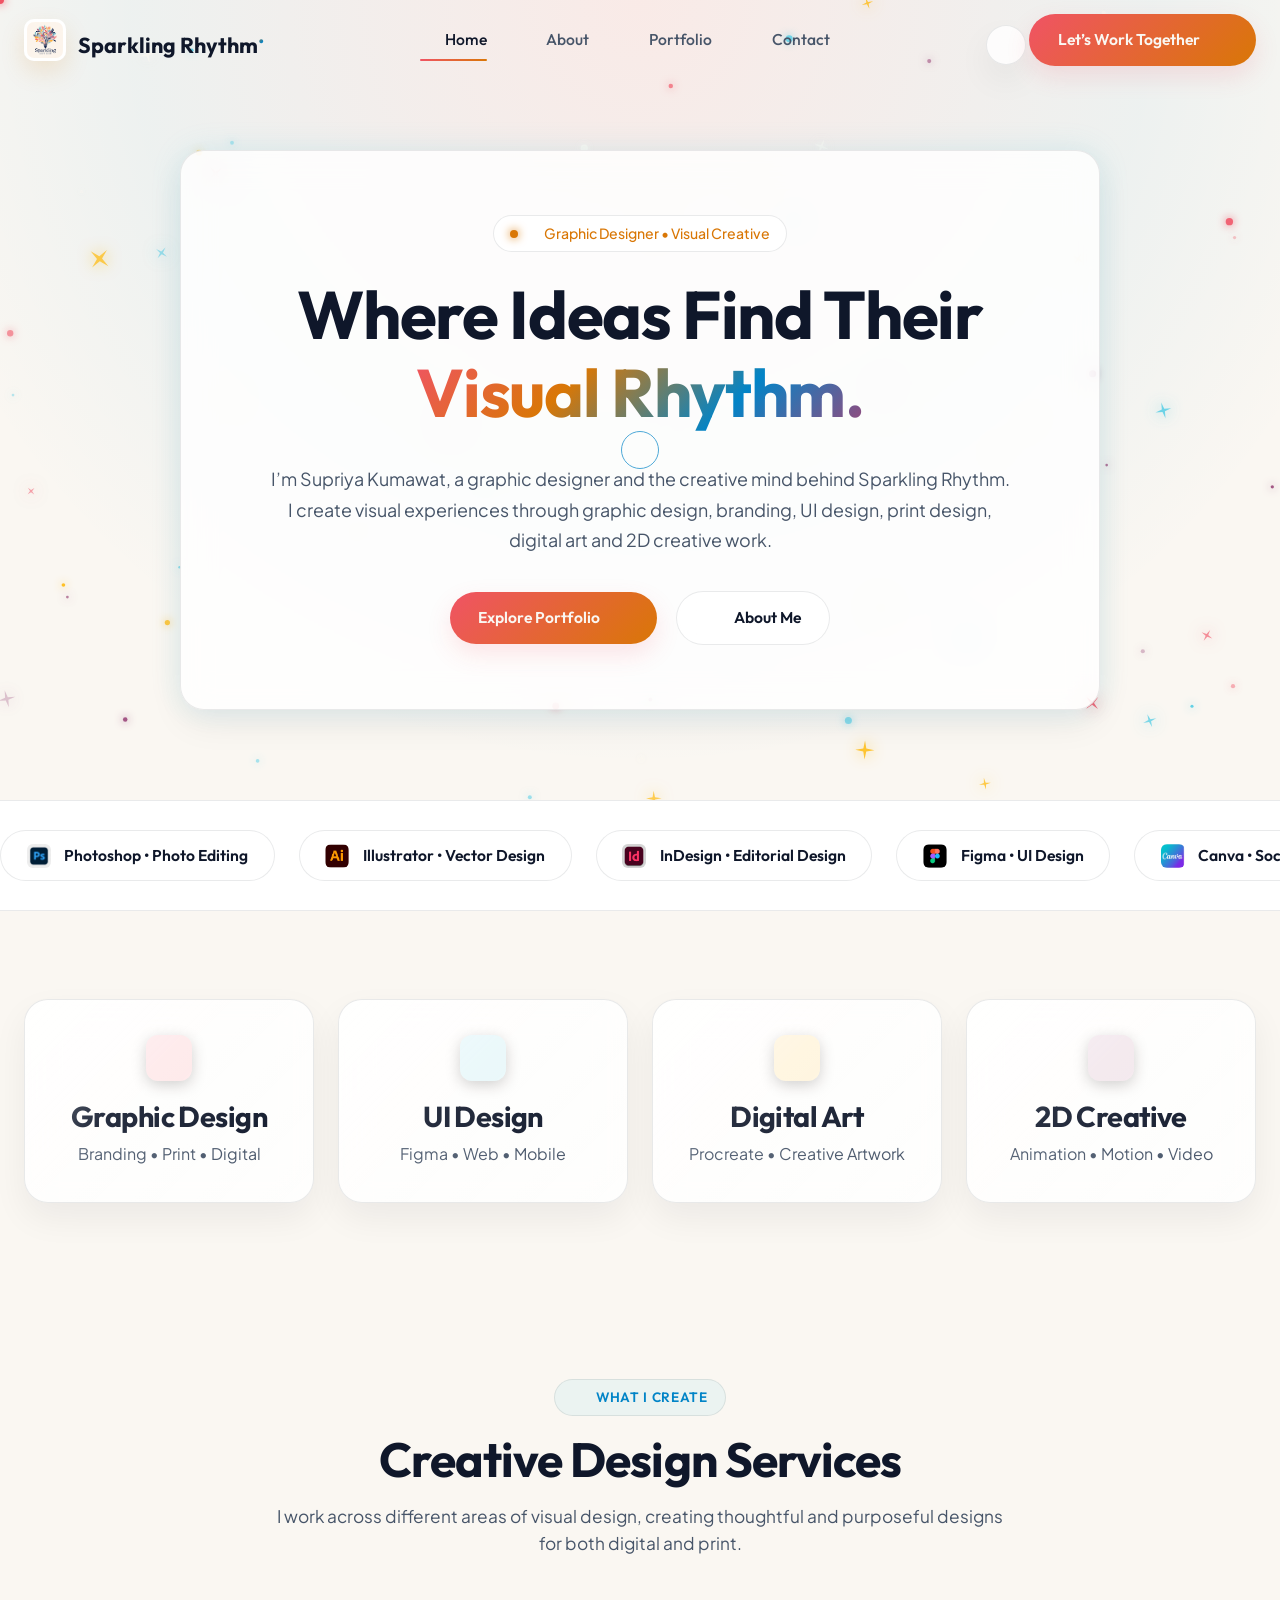
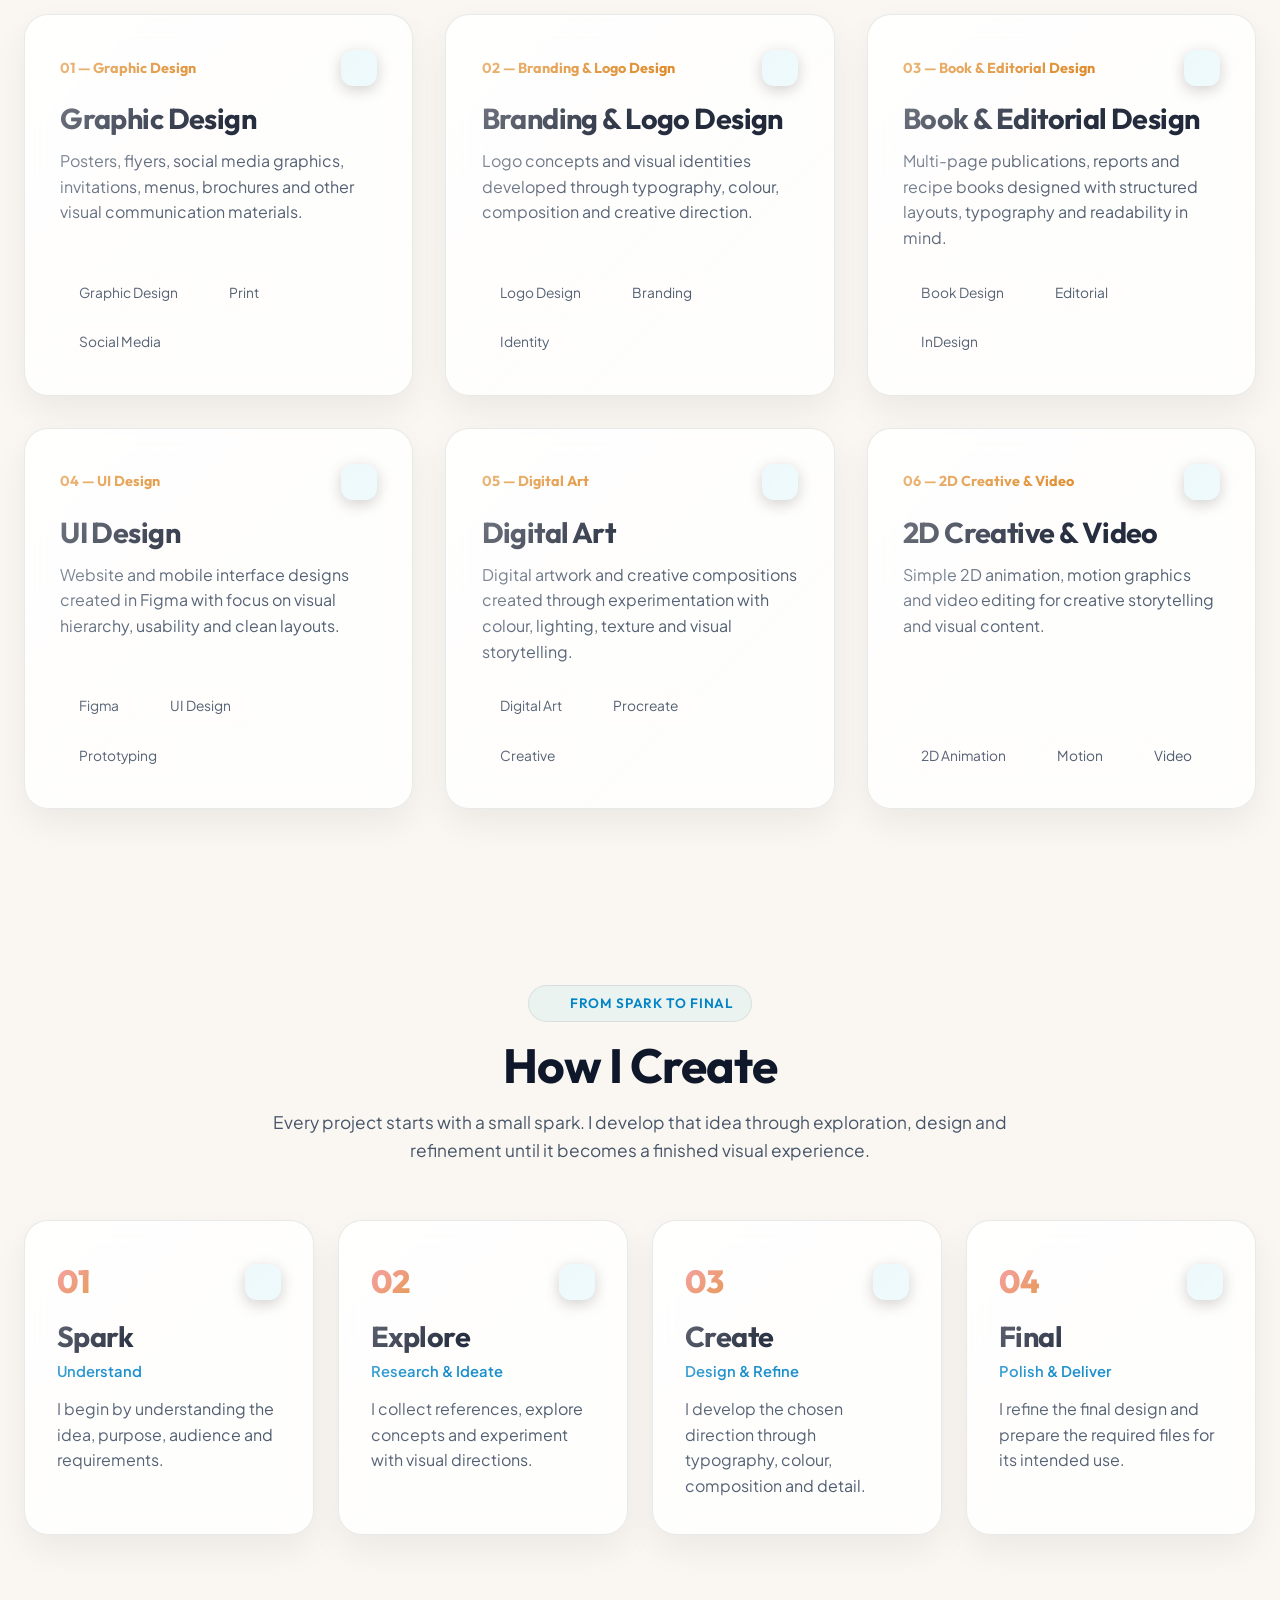
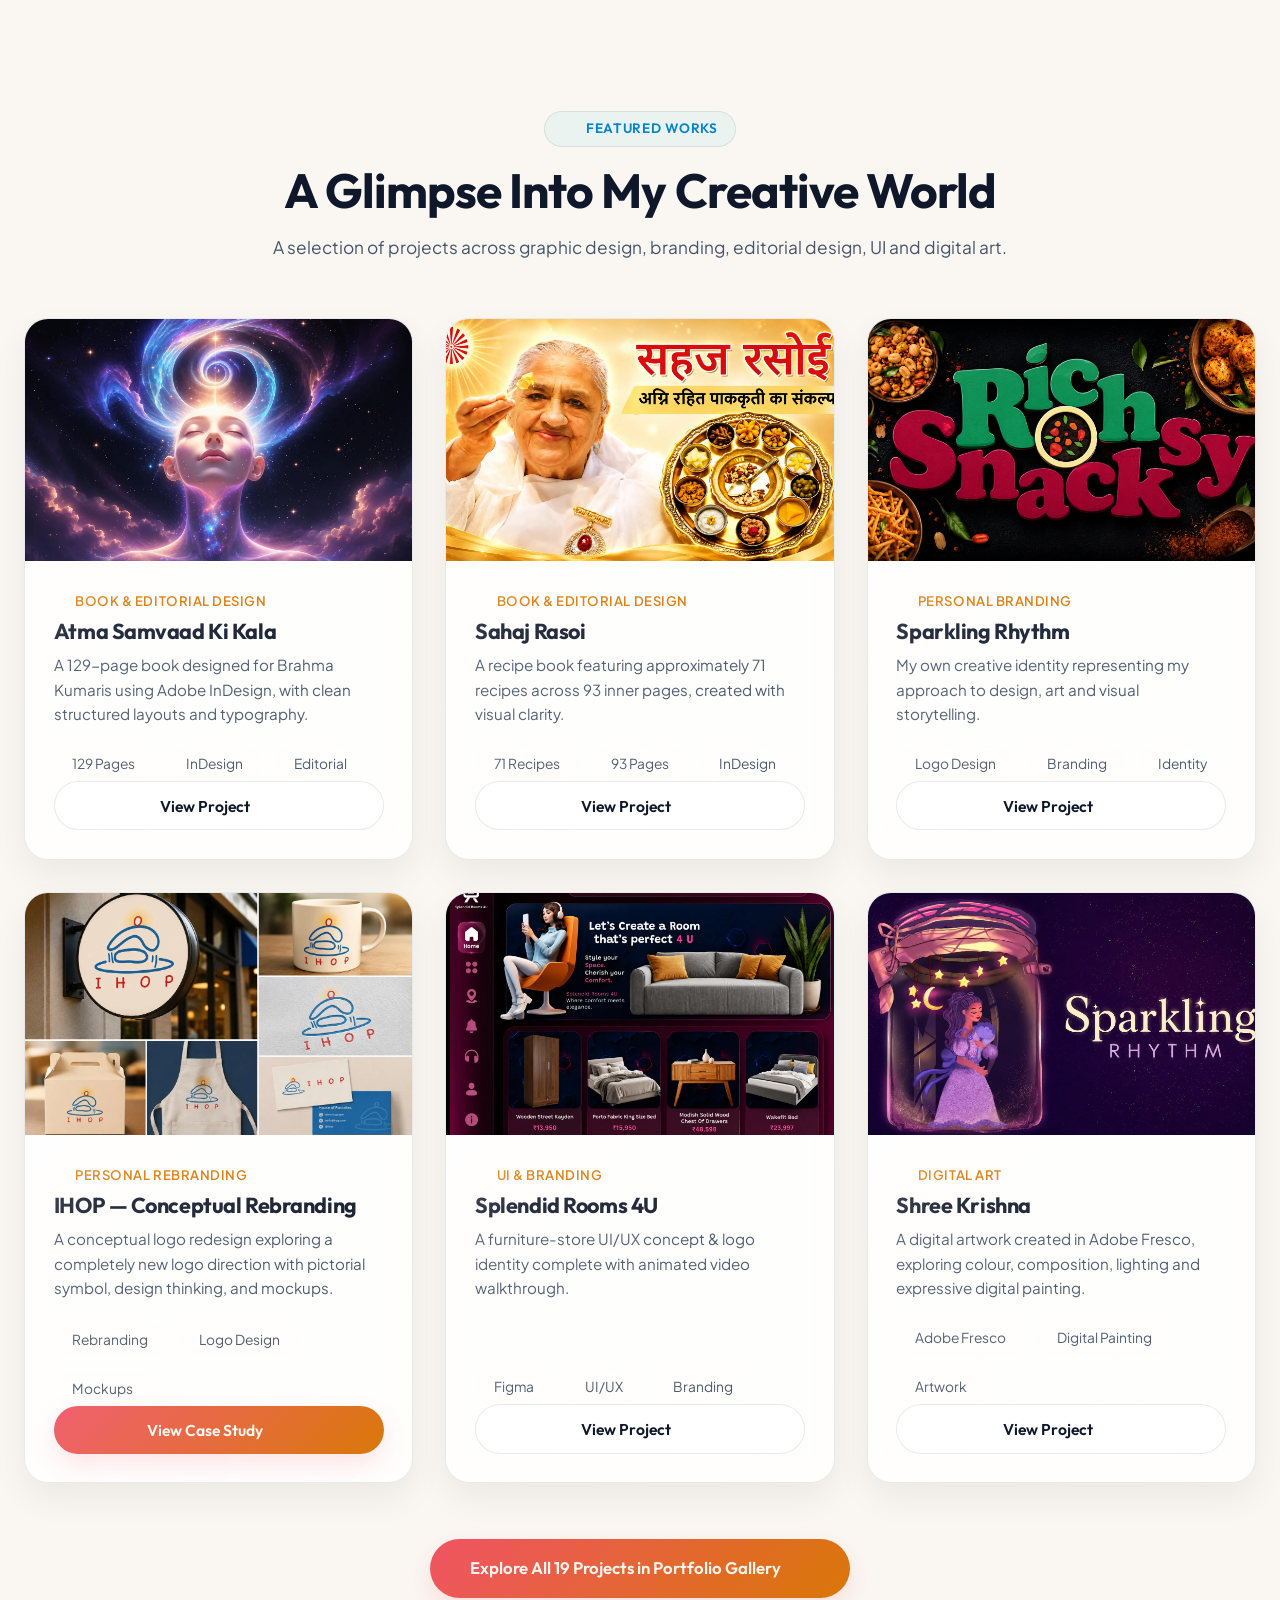
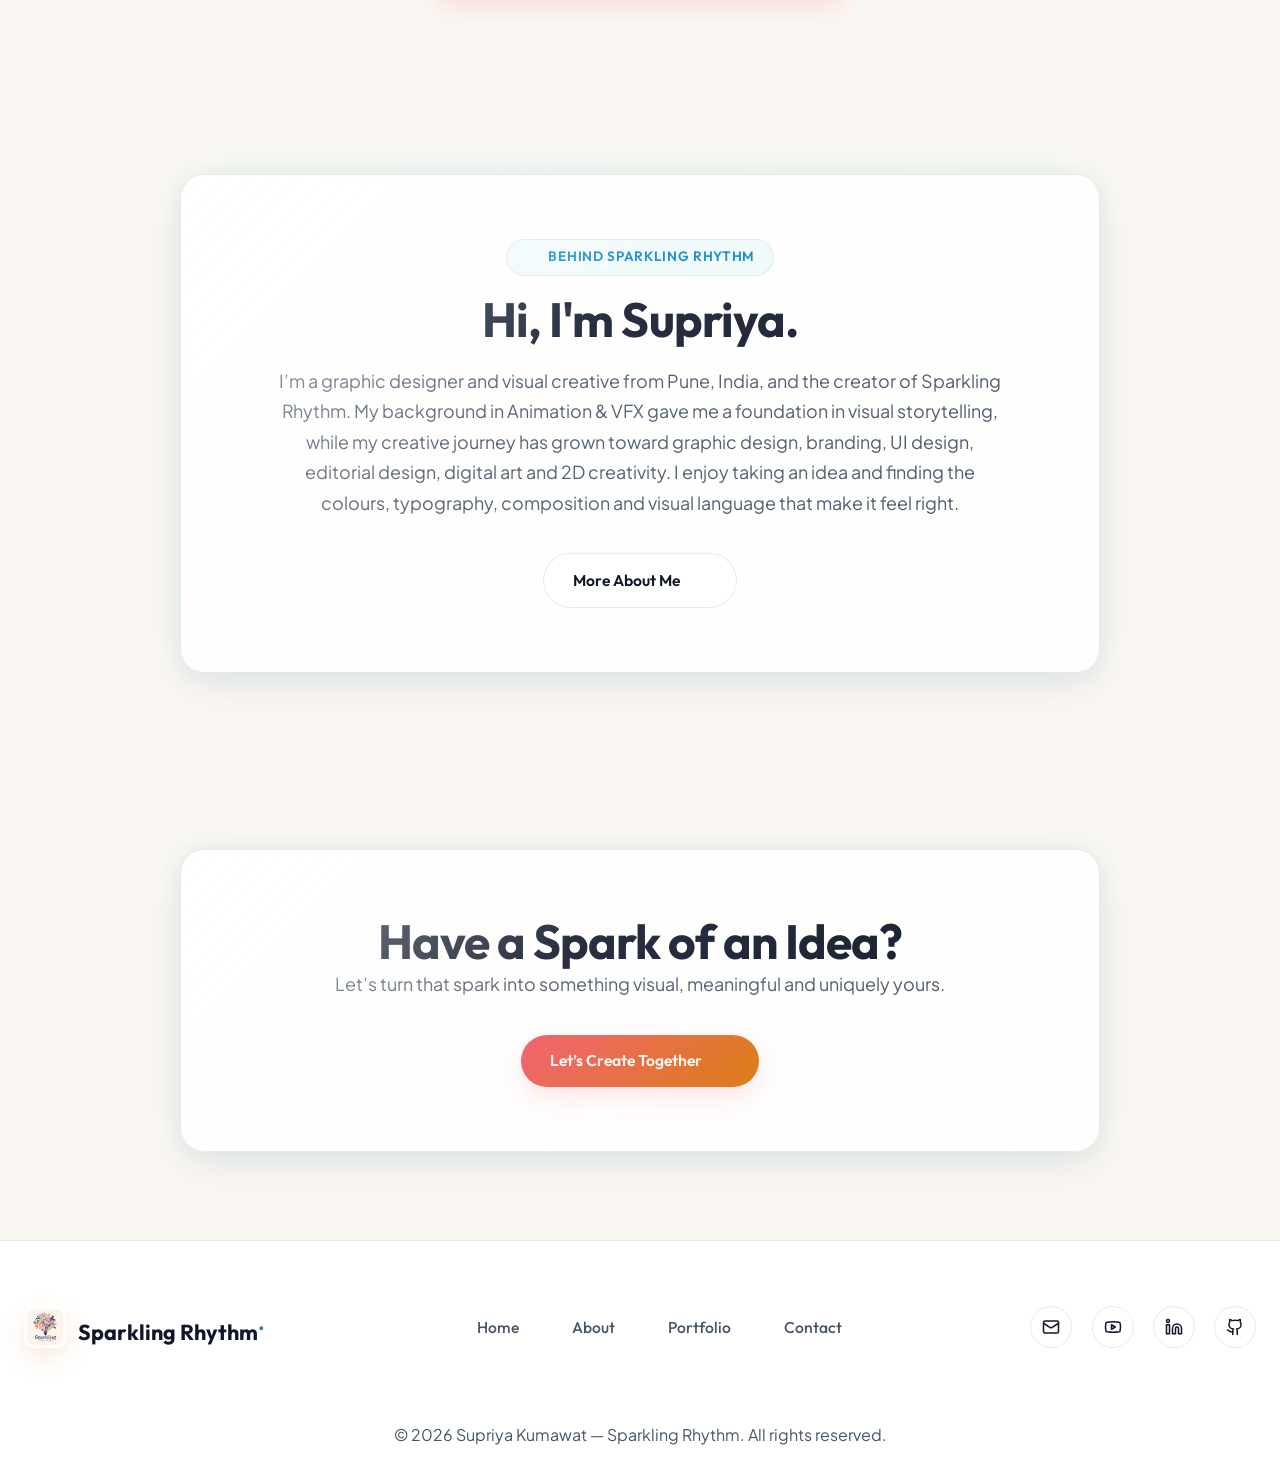
==== commit 5a8e7a83: "Consolidate typography into Photo Restoration and Topology with dedicated Thumbnail.webp cover" ====
--- a/index.html
+++ b/index.html
@@ -353,7 +353,7 @@
         <!-- Project 2 -->
         <div class="glass-card project-card reveal">
           <div class="project-thumb-wrapper" onclick="openLightbox('sahaj-rasoi')" style="cursor:pointer;">
-            <img src="images/Sparkling_Rhythm/3_Graphic_Design/Books_Images/3_Sahaj_Rasoi/Thuumbnail.webp" alt="Sahaj Rasoi" class="project-thumb-img">
+            <img src="images/Sparkling_Rhythm/3_Graphic_Design/Books_Images/3_Sahaj_Rasoi/Thumbnail.webp" alt="Sahaj Rasoi" class="project-thumb-img">
           </div>
           <div class="project-card-body">
             <div class="project-category-badge"><i data-lucide="book-open" class="icon-inline"></i> Book & Editorial Design</div>
@@ -437,7 +437,7 @@
         <!-- Project 6 -->
         <div class="glass-card project-card reveal">
           <div class="project-thumb-wrapper" onclick="openLightbox('shree-krishna-digital-art')" style="cursor:pointer;">
-            <img src="images/Sparkling_Rhythm/3_Graphic_Design/Art_Design/Shree_Krishna.webp" alt="Shree Krishna Digital Art" class="project-thumb-img">
+            <img src="images/Sparkling_Rhythm/3_Graphic_Design/Art_Design/Thumbnail.webp" alt="Shree Krishna Digital Art" class="project-thumb-img">
           </div>
           <div class="project-card-body">
             <div class="project-category-badge"><i data-lucide="feather" class="icon-inline"></i> Digital Art</div>
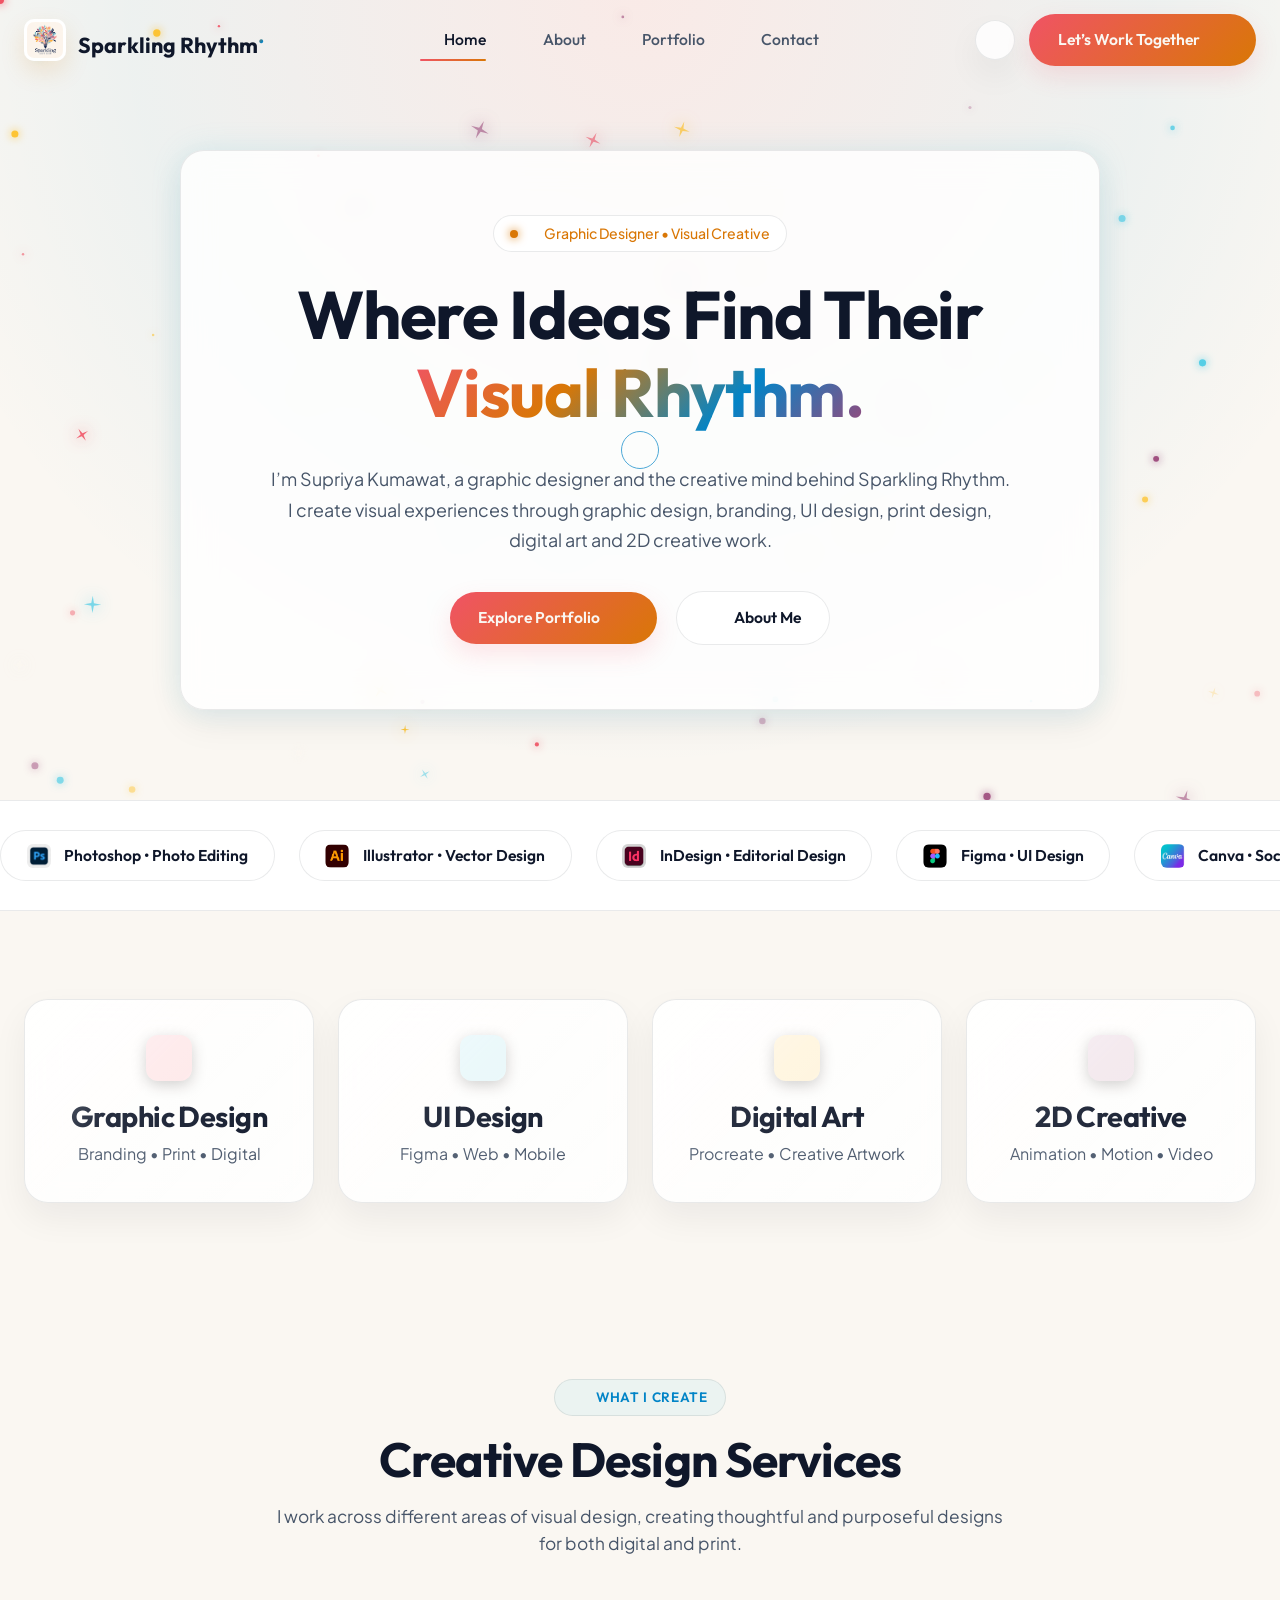
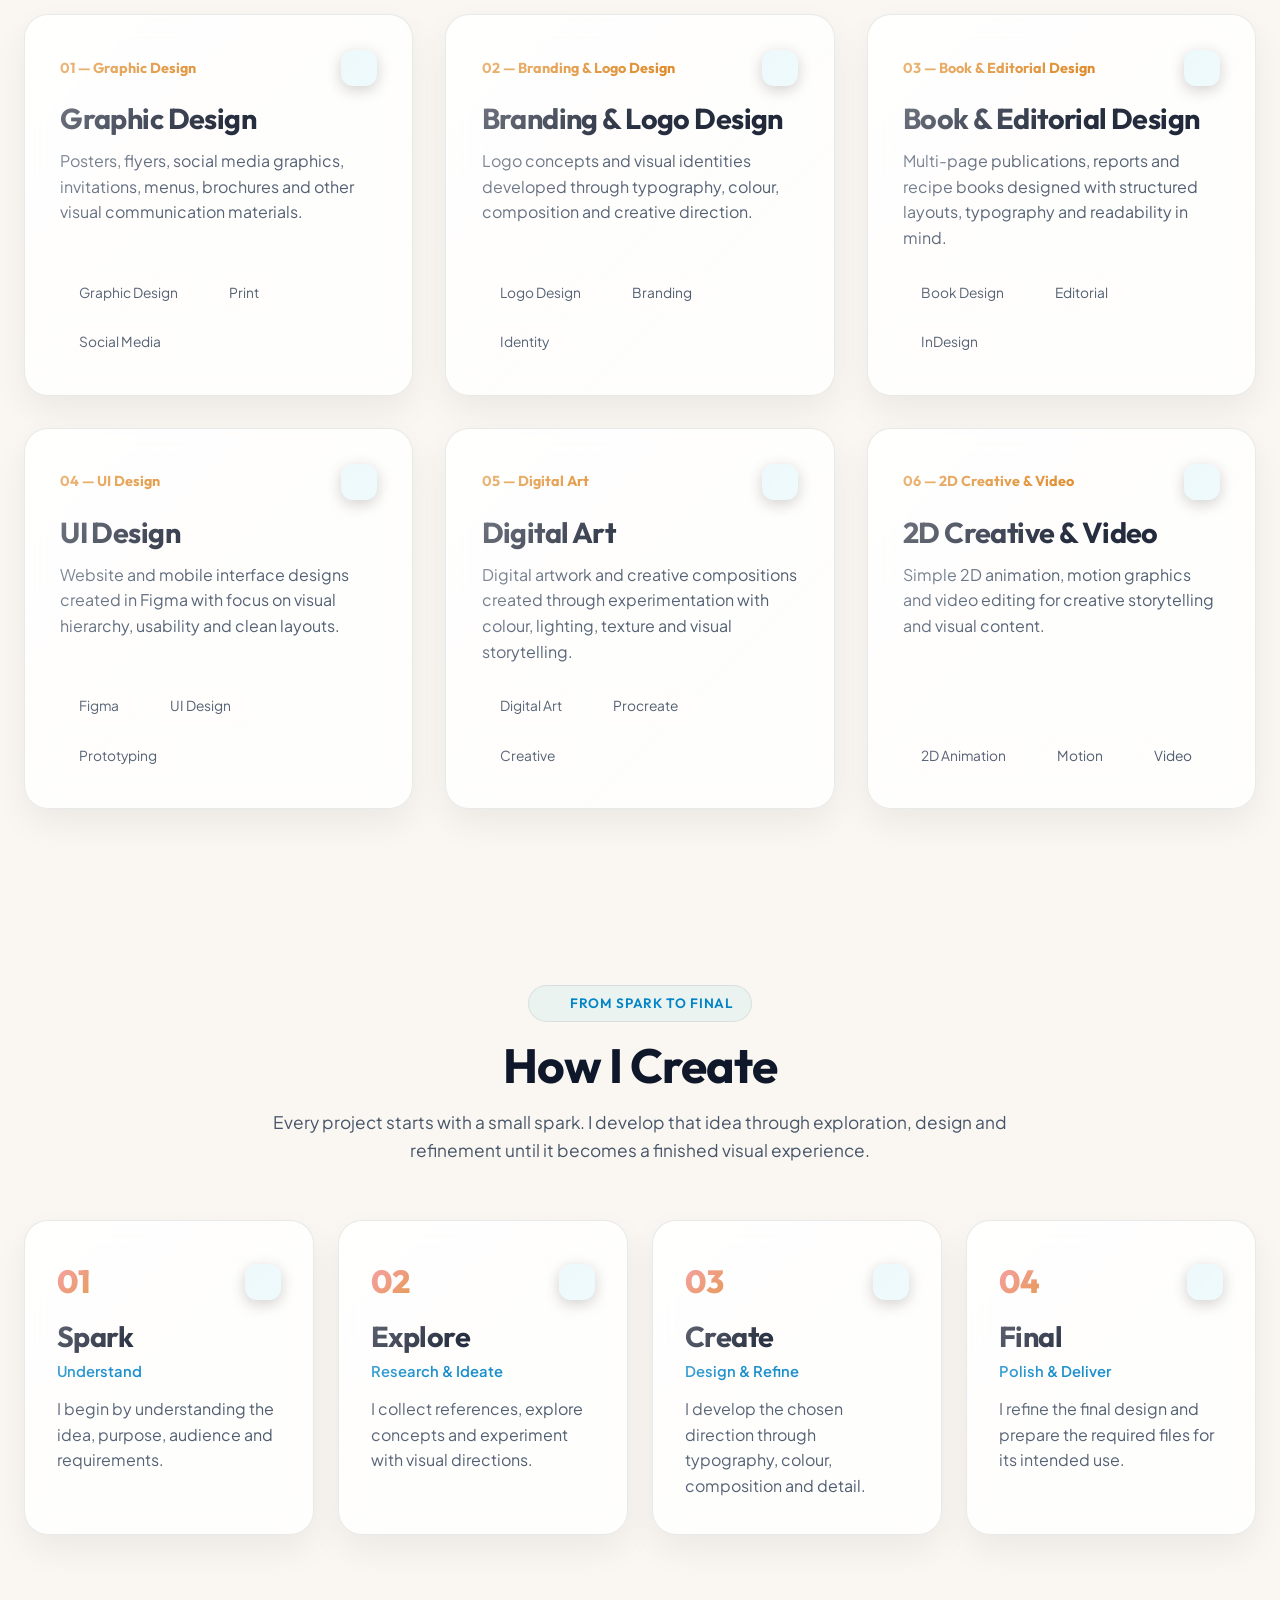
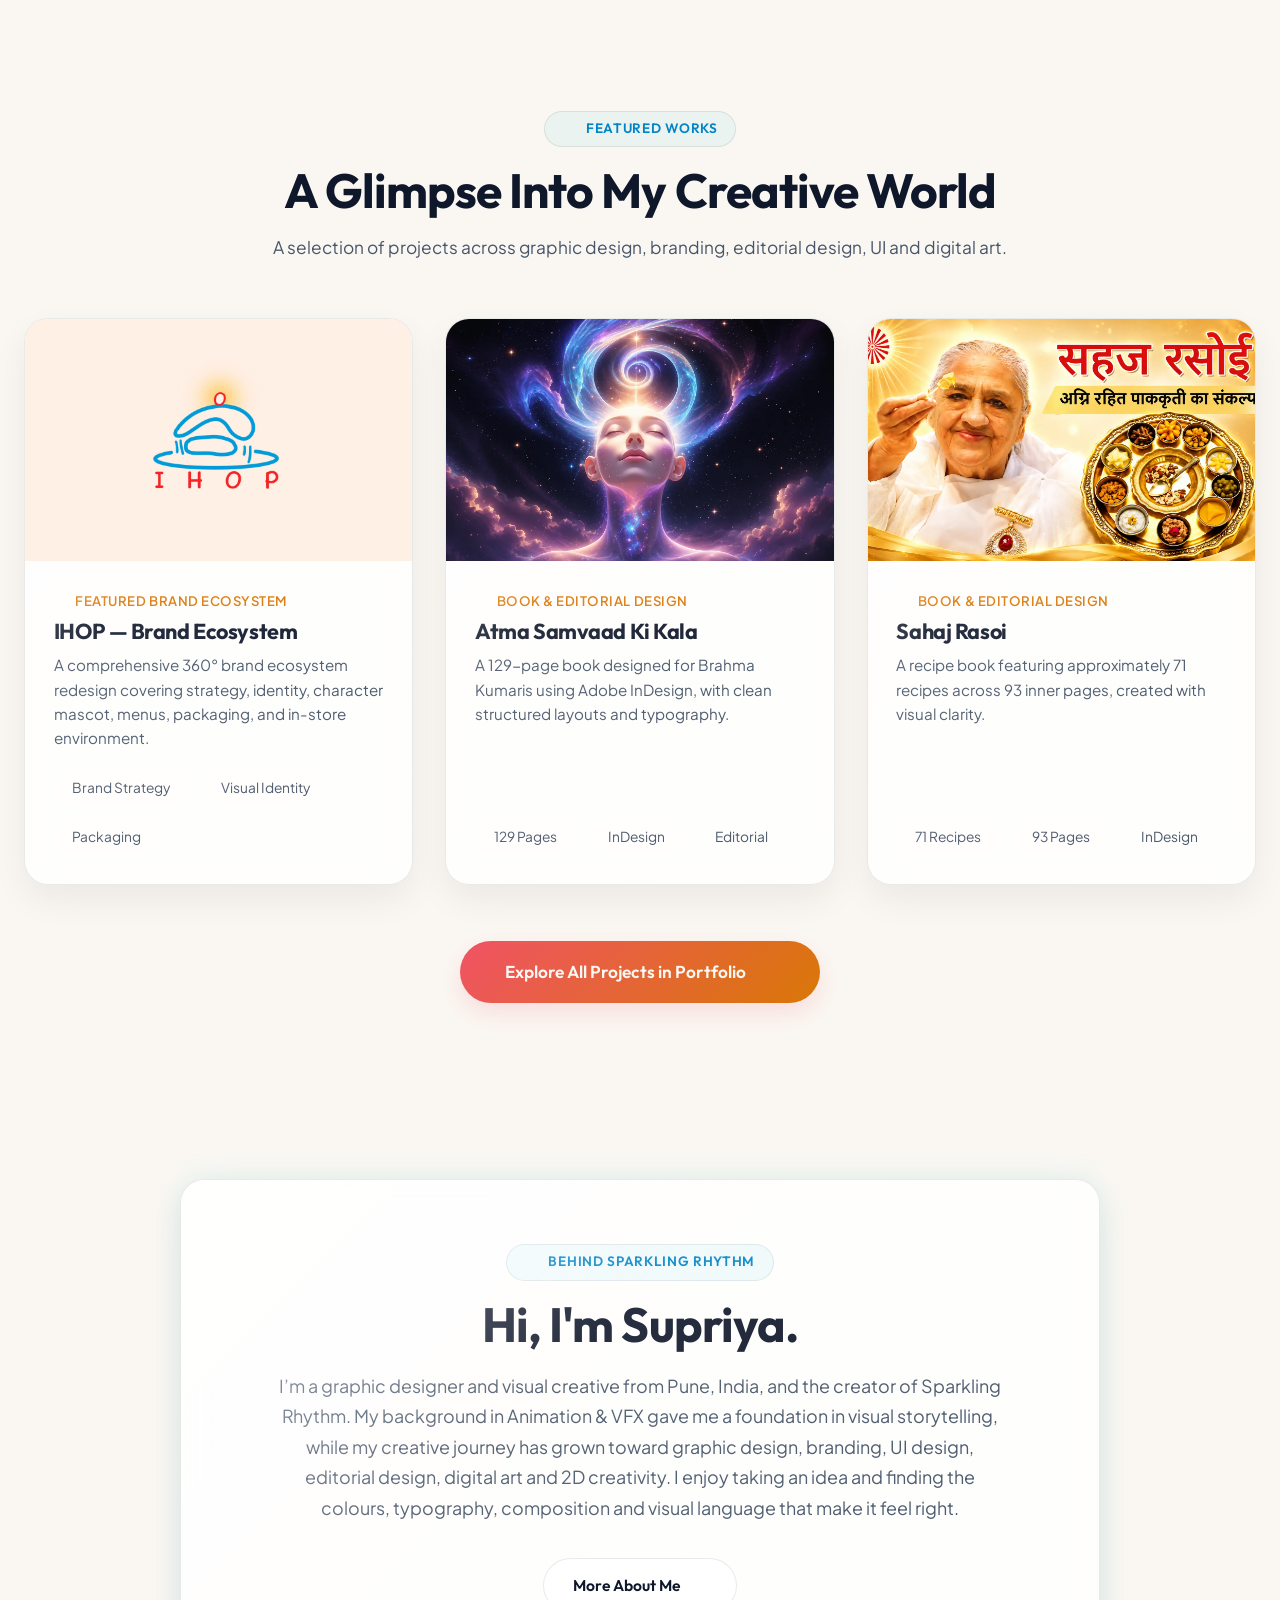
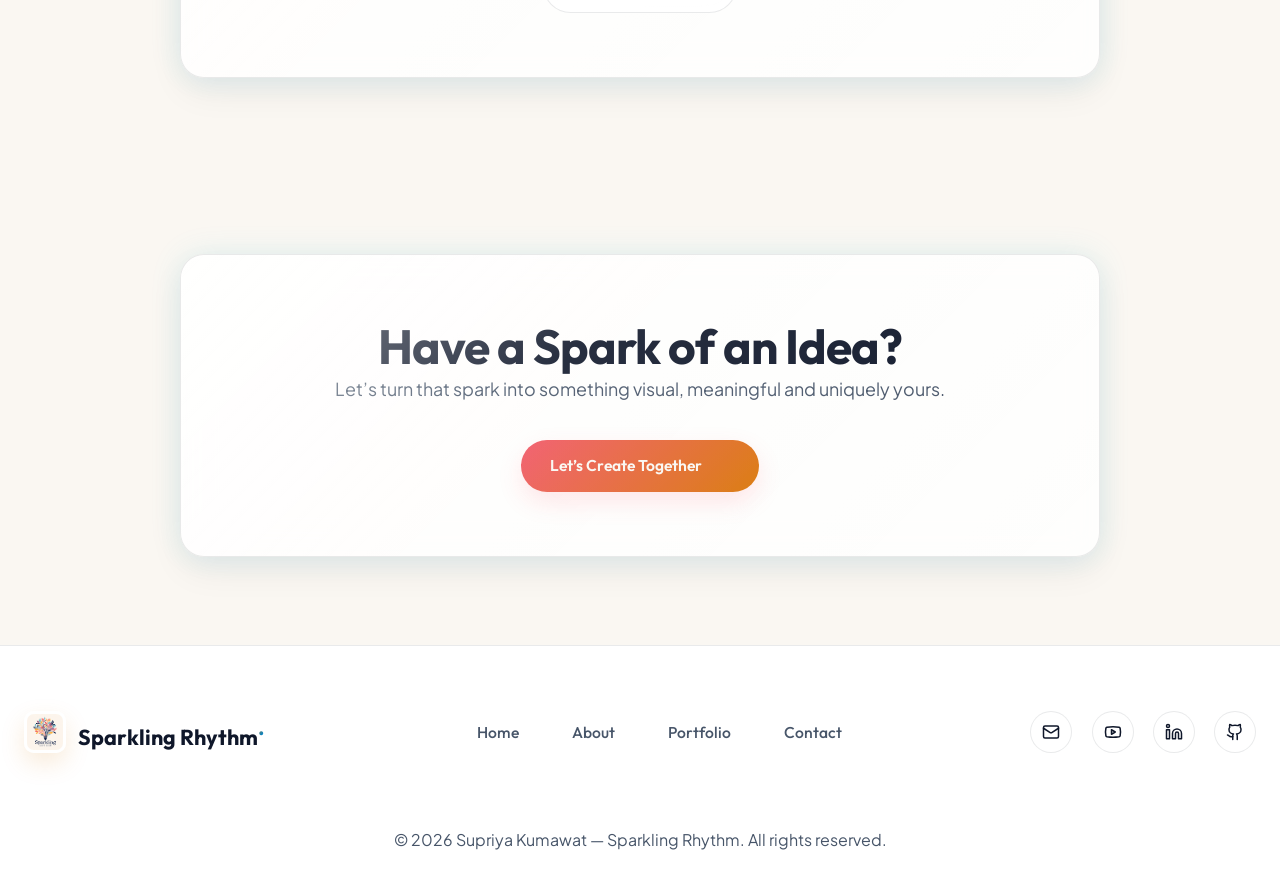
==== commit e55f06c2: "Implement IHOP Brand Ecosystem mindmap with dedicated section popups and update home featured projec" ====
--- a/index.html
+++ b/index.html
@@ -329,136 +329,62 @@
       </div>
 
       <div class="grid-3">
-        <!-- Project 1 -->
+        <!-- Project 1 (IHOP Featured Brand Ecosystem - Shown First) -->
         <div class="glass-card project-card reveal">
-          <div class="project-thumb-wrapper" onclick="openLightbox('atma-samvaad-ki-kala')" style="cursor:pointer;">
+          <div class="project-thumb-wrapper" style="background: #FFF0E5; display: flex; align-items: center; justify-content: center;">
+            <img src="images/Sparkling_Rhythm/1_Branding/IHOP_Branding/IHOP_Branding/IHOP_Logo(middle image).webp" alt="IHOP Brand Ecosystem & Rebrand" class="project-thumb-img" style="object-fit: contain; padding: 1.2rem;">
+          </div>
+          <div class="project-card-body">
+            <div class="project-category-badge"><i data-lucide="award" class="icon-inline"></i> Featured Brand Ecosystem</div>
+            <h3 class="project-card-title">IHOP — Brand Ecosystem</h3>
+            <p class="project-card-desc">A comprehensive 360° brand ecosystem redesign covering strategy, identity, character mascot, menus, packaging, and in-store environment.</p>
+            <div class="tag-group">
+              <span class="tag-chip">Brand Strategy</span>
+              <span class="tag-chip">Visual Identity</span>
+              <span class="tag-chip">Packaging</span>
+            </div>
+          </div>
+        </div>
+
+        <!-- Project 2 (Atma Samvaad Ki Kala) -->
+        <div class="glass-card project-card reveal">
+          <div class="project-thumb-wrapper">
             <img src="images/Sparkling_Rhythm/3_Graphic_Design/Books_Images/1_Atma_Samvaad_/Thumbnail.webp" alt="Atma Samvaad Ki Kala" class="project-thumb-img">
           </div>
           <div class="project-card-body">
             <div class="project-category-badge"><i data-lucide="book-open" class="icon-inline"></i> Book & Editorial Design</div>
             <h3 class="project-card-title">Atma Samvaad Ki Kala</h3>
             <p class="project-card-desc">A 129-page book designed for Brahma Kumaris using Adobe InDesign, with clean structured layouts and typography.</p>
-            <div class="tag-group mb-3">
+            <div class="tag-group">
               <span class="tag-chip">129 Pages</span>
               <span class="tag-chip">InDesign</span>
               <span class="tag-chip">Editorial</span>
             </div>
-            <button class="btn btn-secondary" onclick="openLightbox('atma-samvaad-ki-kala')" style="width:100%;">
-              <span>View Project</span>
-              <i data-lucide="arrow-right" class="icon-inline"></i>
-            </button>
-          </div>
-        </div>
-
-        <!-- Project 2 -->
+          </div>
+        </div>
+
+        <!-- Project 3 (Sahaj Rasoi) -->
         <div class="glass-card project-card reveal">
-          <div class="project-thumb-wrapper" onclick="openLightbox('sahaj-rasoi')" style="cursor:pointer;">
+          <div class="project-thumb-wrapper">
             <img src="images/Sparkling_Rhythm/3_Graphic_Design/Books_Images/3_Sahaj_Rasoi/Thumbnail.webp" alt="Sahaj Rasoi" class="project-thumb-img">
           </div>
           <div class="project-card-body">
             <div class="project-category-badge"><i data-lucide="book-open" class="icon-inline"></i> Book & Editorial Design</div>
             <h3 class="project-card-title">Sahaj Rasoi</h3>
             <p class="project-card-desc">A recipe book featuring approximately 71 recipes across 93 inner pages, created with visual clarity.</p>
-            <div class="tag-group mb-3">
+            <div class="tag-group">
               <span class="tag-chip">71 Recipes</span>
               <span class="tag-chip">93 Pages</span>
               <span class="tag-chip">InDesign</span>
             </div>
-            <button class="btn btn-secondary" onclick="openLightbox('sahaj-rasoi')" style="width:100%;">
-              <span>View Project</span>
-              <i data-lucide="arrow-right" class="icon-inline"></i>
-            </button>
-          </div>
-        </div>
-
-        <!-- Project 3 -->
-        <div class="glass-card project-card reveal">
-          <div class="project-thumb-wrapper" onclick="openLightbox('sparkling-rhythm-identity')" style="cursor:pointer;">
-            <img src="images/Sparkling_Rhythm/3_Graphic_Design/Logo_Design_By_me/Thumbnail.webp" alt="Sparkling Rhythm Branding" class="project-thumb-img">
-          </div>
-          <div class="project-card-body">
-            <div class="project-category-badge"><i data-lucide="award" class="icon-inline"></i> Personal Branding</div>
-            <h3 class="project-card-title">Sparkling Rhythm</h3>
-            <p class="project-card-desc">My own creative identity representing my approach to design, art and visual storytelling.</p>
-            <div class="tag-group mb-3">
-              <span class="tag-chip">Logo Design</span>
-              <span class="tag-chip">Branding</span>
-              <span class="tag-chip">Identity</span>
-            </div>
-            <button class="btn btn-secondary" onclick="openLightbox('sparkling-rhythm-identity')" style="width:100%;">
-              <span>View Project</span>
-              <i data-lucide="arrow-right" class="icon-inline"></i>
-            </button>
-          </div>
-        </div>
-
-        <!-- Project 4 (IHOP Featured Rebranding) -->
-        <div class="glass-card project-card reveal">
-          <div class="project-thumb-wrapper" onclick="openLightbox('ihop-rebranding')" style="cursor:pointer;">
-            <img src="images/Sparkling_Rhythm/1_Branding/1_IHOP_Images/Thumbnail_Mockup_IHOP.webp" alt="IHOP Logo Concept" class="project-thumb-img">
-          </div>
-          <div class="project-card-body">
-            <div class="project-category-badge"><i data-lucide="award" class="icon-inline"></i> Personal Rebranding</div>
-            <h3 class="project-card-title">IHOP — Conceptual Rebranding</h3>
-            <p class="project-card-desc">A conceptual logo redesign exploring a completely new logo direction with pictorial symbol, design thinking, and mockups.</p>
-            <div class="tag-group mb-3">
-              <span class="tag-chip">Rebranding</span>
-              <span class="tag-chip">Logo Design</span>
-              <span class="tag-chip">Mockups</span>
-            </div>
-            <button class="btn btn-primary" onclick="openLightbox('ihop-rebranding')" style="width:100%;">
-              <span>View Case Study</span>
-              <i data-lucide="arrow-right" class="icon-inline"></i>
-            </button>
-          </div>
-        </div>
-
-        <!-- Project 5 -->
-        <div class="glass-card project-card reveal">
-          <div class="project-thumb-wrapper" onclick="openLightbox('splendid-rooms-4u')" style="cursor:pointer;">
-            <img src="images/Sparkling_Rhythm/1_Branding/2_Splendid_Rooms_4U/Thumbnail_SR4U_Home_Page.webp" alt="Splendid Rooms 4U" class="project-thumb-img">
-          </div>
-          <div class="project-card-body">
-            <div class="project-category-badge"><i data-lucide="smartphone" class="icon-inline"></i> UI & Branding</div>
-            <h3 class="project-card-title">Splendid Rooms 4U</h3>
-            <p class="project-card-desc">A furniture-store UI/UX concept & logo identity complete with animated video walkthrough.</p>
-            <div class="tag-group mb-3">
-              <span class="tag-chip">Figma</span>
-              <span class="tag-chip">UI/UX</span>
-              <span class="tag-chip">Branding</span>
-            </div>
-            <button class="btn btn-secondary" onclick="openLightbox('splendid-rooms-4u')" style="width:100%;">
-              <span>View Project</span>
-              <i data-lucide="arrow-right" class="icon-inline"></i>
-            </button>
-          </div>
-        </div>
-
-        <!-- Project 6 -->
-        <div class="glass-card project-card reveal">
-          <div class="project-thumb-wrapper" onclick="openLightbox('shree-krishna-digital-art')" style="cursor:pointer;">
-            <img src="images/Sparkling_Rhythm/3_Graphic_Design/Art_Design/Thumbnail.webp" alt="Shree Krishna Digital Art" class="project-thumb-img">
-          </div>
-          <div class="project-card-body">
-            <div class="project-category-badge"><i data-lucide="feather" class="icon-inline"></i> Digital Art</div>
-            <h3 class="project-card-title">Shree Krishna</h3>
-            <p class="project-card-desc">A digital artwork created in Adobe Fresco, exploring colour, composition, lighting and expressive digital painting.</p>
-            <div class="tag-group mb-3">
-              <span class="tag-chip">Adobe Fresco</span>
-              <span class="tag-chip">Digital Painting</span>
-              <span class="tag-chip">Artwork</span>
-            </div>
-            <button class="btn btn-secondary" onclick="openLightbox('shree-krishna-digital-art')" style="width:100%;">
-              <span>View Project</span>
-              <i data-lucide="arrow-right" class="icon-inline"></i>
-            </button>
-          </div>
-        </div>
+          </div>
+        </div>
+
       </div>
 
       <div style="text-align: center; margin-top: 3.5rem;">
-        <a href="projects.html" class="btn btn-primary" style="padding: 1rem 2.5rem; font-size: 1.05rem;">
-          <span>Explore All 19 Projects in Portfolio Gallery</span>
+        <a href="projects.html" class="btn btn-primary" style="padding: 1.1rem 2.8rem; font-size: 1.08rem; box-shadow: var(--glass-glow-pink);">
+          <span>Explore All Projects in Portfolio</span>
           <i data-lucide="arrow-right" class="icon-inline"></i>
         </a>
       </div>
--- a/css/components.css
+++ b/css/components.css
@@ -80,6 +80,7 @@
   display: flex;
   align-items: center;
   justify-content: space-between;
+  flex-wrap: nowrap;
 }
 
 .nav-brand {
@@ -90,6 +91,8 @@
   font-size: 1.35rem;
   font-weight: 700;
   color: var(--text-main);
+  white-space: nowrap;
+  flex-shrink: 0;
 }
 
 .nav-brand-logo-img {
@@ -101,6 +104,7 @@
   padding: 3px;
   box-shadow: var(--glass-glow-gold);
   transition: transform var(--transition-fast);
+  flex-shrink: 0;
 }
 
 .nav-brand:hover .nav-brand-logo-img {
@@ -110,7 +114,8 @@
 .nav-links {
   display: flex;
   align-items: center;
-  gap: 2.2rem;
+  gap: 2rem;
+  flex-shrink: 1;
 }
 
 .nav-link {
@@ -123,6 +128,7 @@
   display: inline-flex;
   align-items: center;
   gap: 0.4rem;
+  white-space: nowrap;
 }
 
 .nav-link:hover,
@@ -139,6 +145,20 @@
   height: 2px;
   background: var(--grad-coral-gold);
   border-radius: 2px;
+}
+
+/* Navbar Action Items (Theme Toggle + CTA + Hamburger) */
+.nav-actions {
+  display: inline-flex;
+  align-items: center;
+  gap: 0.85rem;
+  flex-shrink: 0;
+  flex-wrap: nowrap;
+}
+
+.nav-actions .btn {
+  white-space: nowrap;
+  flex-shrink: 0;
 }
 
 /* Theme Toggle Icon Button */
@@ -155,6 +175,7 @@
   cursor: pointer;
   box-shadow: var(--glass-shadow);
   transition: transform var(--transition-fast), background var(--transition-fast), border-color var(--transition-fast), color var(--transition-fast);
+  flex-shrink: 0;
 }
 
 .theme-toggle-btn:hover {
@@ -179,6 +200,7 @@
   position: relative;
   flex-direction: column;
   justify-content: space-between;
+  flex-shrink: 0;
 }
 
 .hamburger span {
@@ -187,7 +209,19 @@
   height: 3px;
   background: var(--text-main);
   border-radius: 3px;
-  transition: var(--transition-fast);
+  transition: transform var(--transition-fast), opacity var(--transition-fast);
+}
+
+.hamburger.active span:nth-child(1) {
+  transform: translateY(10.5px) rotate(45deg);
+}
+
+.hamburger.active span:nth-child(2) {
+  opacity: 0;
+}
+
+.hamburger.active span:nth-child(3) {
+  transform: translateY(-10.5px) rotate(-45deg);
 }
 
 /* Mobile Drawer */
@@ -233,31 +267,74 @@
   color: var(--clr-amber-gold);
 }
 
-/* Responsive adjustments for navigation bar */
-@media (max-width: 768px) {
+/* Intermediate Small Desktop / Large Tablet adjustments */
+@media (max-width: 1200px) {
+  .nav-links {
+    gap: 1.4rem;
+  }
   .nav-brand {
-    font-size: 1.05rem;
-    gap: 0.5rem;
+    font-size: 1.25rem;
+  }
+  .nav-actions .btn {
+    padding: 0.75rem 1.3rem;
+    font-size: 0.92rem;
+  }
+}
+
+/* Collapse navigation earlier to Hamburger on Tablets, Split-screen and narrower screens (<= 1024px) */
+@media (max-width: 1024px) {
+  .nav-links,
+  .nav-actions .btn-primary,
+  .nav-actions .btn {
+    display: none !important;
+  }
+  .hamburger {
+    display: flex !important;
+  }
+  .nav-brand {
+    font-size: 1.18rem;
+    gap: 0.6rem;
   }
   .nav-brand-logo-img {
-    width: 34px;
-    height: 34px;
-  }
-  .nav-actions {
-    display: flex;
-    align-items: center;
-    gap: 0.5rem;
-  }
-  .nav-actions .btn-primary {
-    display: none; /* Hidden on header bar on mobile so theme toggle + logo fit cleanly */
-  }
-  .theme-toggle-btn {
     width: 36px;
     height: 36px;
+  }
+  .nav-actions {
+    display: inline-flex;
+    align-items: center;
+    gap: 0.75rem;
+    flex-wrap: nowrap;
+  }
+  .theme-toggle-btn {
+    width: 38px;
+    height: 38px;
   }
   .theme-toggle-btn svg {
     width: 18px;
     height: 18px;
+  }
+}
+
+/* Mobile adjustments */
+@media (max-width: 480px) {
+  .nav-brand {
+    font-size: 1.02rem;
+    gap: 0.45rem;
+  }
+  .nav-brand-logo-img {
+    width: 32px;
+    height: 32px;
+  }
+  .nav-actions {
+    gap: 0.5rem;
+  }
+  .theme-toggle-btn {
+    width: 34px;
+    height: 34px;
+  }
+  .hamburger {
+    width: 26px;
+    height: 20px;
   }
 }
 
@@ -553,6 +630,10 @@
   -webkit-backdrop-filter: blur(20px);
 }
 
+[data-theme="light"] .lightbox-backdrop {
+  background: rgba(250, 247, 242, 0.88);
+}
+
 .lightbox-container {
   position: relative;
   z-index: 2;
@@ -565,6 +646,14 @@
   border: 1px solid var(--glass-border);
   border-radius: var(--border-radius-lg);
   box-shadow: 0 30px 60px rgba(0, 0, 0, 0.8), var(--glass-glow-pink);
+  color: var(--text-main);
+}
+
+[data-theme="light"] .lightbox-container {
+  background: rgba(255, 255, 255, 0.96);
+  border: 1px solid rgba(220, 210, 195, 0.85);
+  box-shadow: 0 30px 70px rgba(0, 0, 0, 0.12), 0 0 35px rgba(240, 83, 101, 0.15);
+  color: #1E293B;
 }
 
 .lightbox-close-btn {
@@ -625,6 +714,22 @@
   position: relative;
 }
 
+[data-theme="light"] .lightbox-viewer {
+  background: rgba(246, 242, 235, 0.95);
+  border-color: rgba(220, 210, 195, 0.8);
+}
+
+[data-theme="light"] .lightbox-close-btn {
+  background: rgba(245, 240, 232, 0.9);
+  border-color: rgba(220, 210, 195, 0.8);
+  color: #1E293B;
+}
+
+[data-theme="light"] .lightbox-close-btn:hover {
+  background: var(--clr-coral-red);
+  color: #ffffff;
+}
+
 .lightbox-main-img {
   max-width: 100%;
   max-height: 100%;
@@ -725,6 +830,12 @@
   color: var(--text-muted);
 }
 
+[data-theme="light"] .lightbox-process-step {
+  background: rgba(250, 245, 238, 0.85);
+  border-color: rgba(220, 210, 195, 0.8);
+  border-left: 3px solid var(--clr-coral-red);
+}
+
 /* --------------------------------------------------------------------------
    5B. FULLSCREEN IMAGE POPUP OVERLAY
    -------------------------------------------------------------------------- */
@@ -743,6 +854,10 @@
   visibility: hidden;
   transition: opacity 0.35s ease, visibility 0.35s ease;
   cursor: zoom-out;
+}
+
+[data-theme="light"] .fullscreen-image-overlay {
+  background: rgba(250, 247, 242, 0.96);
 }
 
 .fullscreen-image-overlay.open {
@@ -1234,12 +1349,6 @@
 }
 
 @media (max-width: 768px) {
-  .nav-links, .nav-actions .btn {
-    display: none;
-  }
-  .hamburger {
-    display: flex;
-  }
   .spatial-glass-card {
     padding: 2.5rem 1.2rem;
   }
@@ -1530,3 +1639,581 @@
   transform: translateX(-50%) translateY(0);
 }
 
+/* ==========================================================================
+   13. BRAND ECOSYSTEM MINDMAP (IHOP REBRAND FEATURED SHOWCASE)
+   ========================================================================== */
+.brand-ecosystem-section {
+  position: relative;
+  overflow: visible;
+  padding: 2.5rem 0 3.5rem;
+}
+
+.ecosystem-header {
+  text-align: center;
+  max-width: 820px;
+  margin: 0 auto 3rem;
+  position: relative;
+}
+
+.ecosystem-tag-pill {
+  display: inline-flex;
+  align-items: center;
+  gap: 0.5rem;
+  padding: 0.4rem 1.1rem;
+  background: rgba(0, 79, 159, 0.08);
+  border: 1px solid rgba(0, 79, 159, 0.2);
+  border-radius: var(--border-radius-full);
+  color: #004F9F;
+  font-family: 'Outfit', sans-serif;
+  font-size: 0.82rem;
+  font-weight: 700;
+  letter-spacing: 0.08em;
+  text-transform: uppercase;
+  margin-bottom: 0.8rem;
+}
+
+[data-theme="dark"] .ecosystem-tag-pill {
+  background: rgba(72, 202, 228, 0.12);
+  border-color: rgba(72, 202, 228, 0.3);
+  color: var(--clr-teal-cyan);
+}
+
+.ecosystem-main-title {
+  font-family: 'Outfit', sans-serif;
+  font-size: clamp(2.4rem, 5vw + 0.5rem, 3.8rem);
+  font-weight: 800;
+  color: #004F9F;
+  line-height: 1.1;
+  margin-bottom: 0.8rem;
+  letter-spacing: -0.02em;
+}
+
+[data-theme="dark"] .ecosystem-main-title {
+  color: #ffffff;
+  background: linear-gradient(135deg, #ffffff 0%, #48cae4 50%, #00a8e8 100%);
+  -webkit-background-clip: text;
+  -webkit-text-fill-color: transparent;
+}
+
+.ecosystem-main-desc {
+  font-size: clamp(1rem, 1.2vw, 1.18rem);
+  color: var(--text-muted);
+  max-width: 620px;
+  margin: 0 auto 1.5rem;
+  line-height: 1.5;
+}
+
+.ecosystem-explore-chip {
+  display: inline-flex;
+  align-items: center;
+  gap: 0.5rem;
+  padding: 0.55rem 1.4rem;
+  border-radius: var(--border-radius-full);
+  background: var(--glass-bg);
+  border: 1px solid var(--glass-border);
+  color: var(--text-main);
+  font-size: 0.9rem;
+  font-weight: 600;
+  cursor: pointer;
+  box-shadow: 0 4px 15px rgba(0, 0, 0, 0.04);
+  transition: all var(--transition-fast);
+}
+
+.ecosystem-explore-chip:hover {
+  background: var(--glass-bg-hover);
+  border-color: #004F9F;
+  color: #004F9F;
+  transform: translateY(-2px);
+}
+
+[data-theme="dark"] .ecosystem-explore-chip:hover {
+  border-color: var(--clr-teal-cyan);
+  color: var(--clr-teal-cyan);
+}
+
+/* Handwritten annotation hint */
+.ecosystem-handwritten-badge {
+  position: absolute;
+  top: 10px;
+  right: -20px;
+  display: flex;
+  align-items: center;
+  gap: 0.4rem;
+  font-family: 'Outfit', cursive, sans-serif;
+  font-style: italic;
+  font-size: 0.98rem;
+  font-weight: 600;
+  color: var(--clr-coral-red);
+  transform: rotate(4deg);
+  pointer-events: none;
+  animation: floatHandwrite 4s ease-in-out infinite;
+}
+
+@keyframes floatHandwrite {
+  0%, 100% { transform: rotate(4deg) translateY(0); }
+  50% { transform: rotate(2deg) translateY(-4px); }
+}
+
+/* --------------------------------------------------------------------------
+   MINDMAP GRID ARCHITECTURE
+   -------------------------------------------------------------------------- */
+.ecosystem-mindmap-wrap {
+  position: relative;
+  width: 100%;
+  margin-top: 1rem;
+}
+
+.ecosystem-grid-layout {
+  display: grid;
+  grid-template-columns: minmax(290px, 1fr) minmax(320px, 1.1fr) minmax(290px, 1fr);
+  gap: 1.8rem 1.5rem;
+  align-items: center;
+  position: relative;
+  z-index: 2;
+}
+
+.ecosystem-col {
+  display: flex;
+  flex-direction: column;
+  gap: 1.5rem;
+}
+
+.ecosystem-col-center {
+  display: flex;
+  flex-direction: column;
+  align-items: center;
+  justify-content: space-between;
+  gap: 1.8rem;
+  height: 100%;
+}
+
+/* Center Hub Node */
+.ecosystem-hub-node {
+  position: relative;
+  width: 220px;
+  height: 220px;
+  border-radius: 50%;
+  background: #ffffff;
+  border: 4px solid #ffffff;
+  box-shadow: 0 20px 45px rgba(0, 79, 159, 0.12), 0 0 0 1px rgba(0, 79, 159, 0.1);
+  display: flex;
+  flex-direction: column;
+  align-items: center;
+  justify-content: center;
+  padding: 1.5rem 1rem;
+  text-align: center;
+  cursor: pointer;
+  transition: transform 0.4s cubic-bezier(0.16, 1, 0.3, 1), box-shadow 0.4s ease;
+  z-index: 5;
+}
+
+.ecosystem-hub-node::before {
+  content: '';
+  position: absolute;
+  inset: -10px;
+  border-radius: 50%;
+  border: 2px dashed rgba(0, 79, 159, 0.25);
+  animation: hubRotate 30s linear infinite;
+  pointer-events: none;
+}
+
+@keyframes hubRotate {
+  from { transform: rotate(0deg); }
+  to { transform: rotate(360deg); }
+}
+
+[data-theme="dark"] .ecosystem-hub-node {
+  background: rgba(18, 25, 42, 0.95);
+  border: 4px solid rgba(72, 202, 228, 0.35);
+  box-shadow: 0 25px 60px rgba(0, 0, 0, 0.7), 0 0 35px rgba(72, 202, 228, 0.25);
+}
+
+[data-theme="dark"] .ecosystem-hub-node::before {
+  border-color: rgba(72, 202, 228, 0.4);
+}
+
+.ecosystem-hub-node:hover {
+  transform: scale(1.06);
+  box-shadow: 0 25px 55px rgba(0, 79, 159, 0.22), 0 0 0 2px rgba(0, 79, 159, 0.3);
+}
+
+[data-theme="dark"] .ecosystem-hub-node:hover {
+  box-shadow: 0 30px 70px rgba(0, 0, 0, 0.8), 0 0 45px rgba(72, 202, 228, 0.45);
+}
+
+.ecosystem-hub-logo-img {
+  width: 120px;
+  height: 75px;
+  object-fit: contain;
+  margin-bottom: 0.4rem;
+  transition: transform 0.3s ease;
+}
+
+.ecosystem-hub-node:hover .ecosystem-hub-logo-img {
+  transform: scale(1.08);
+}
+
+.ecosystem-hub-pill {
+  font-family: 'Outfit', sans-serif;
+  font-size: 0.72rem;
+  font-weight: 800;
+  letter-spacing: 0.14em;
+  text-transform: uppercase;
+  color: #004F9F;
+  margin-bottom: 0.15rem;
+}
+
+[data-theme="dark"] .ecosystem-hub-pill {
+  color: var(--clr-teal-cyan);
+}
+
+.ecosystem-hub-tagline {
+  font-size: 0.62rem;
+  font-weight: 600;
+  letter-spacing: 0.12em;
+  text-transform: uppercase;
+  color: var(--text-muted);
+}
+
+/* --------------------------------------------------------------------------
+   ECOSYSTEM INTERACTIVE CATEGORY CARDS
+   -------------------------------------------------------------------------- */
+.ecosystem-card {
+  position: relative;
+  background: rgba(255, 255, 255, 0.94);
+  border: 1px solid rgba(226, 232, 240, 0.95);
+  border-radius: 20px;
+  padding: 1.25rem 1.35rem;
+  box-shadow: 0 10px 30px rgba(0, 0, 0, 0.04), 0 2px 6px rgba(0, 0, 0, 0.02);
+  cursor: pointer;
+  transition: transform 0.35s cubic-bezier(0.16, 1, 0.3, 1), box-shadow 0.35s ease, border-color 0.35s ease;
+  backdrop-filter: blur(12px);
+  -webkit-backdrop-filter: blur(12px);
+}
+
+[data-theme="dark"] .ecosystem-card {
+  background: rgba(18, 24, 38, 0.85);
+  border: 1px solid rgba(255, 255, 255, 0.08);
+  box-shadow: 0 15px 40px rgba(0, 0, 0, 0.4);
+}
+
+.ecosystem-card:hover {
+  transform: translateY(-6px);
+}
+
+/* Category Theme Custom Color Schemes */
+.ecosystem-card.cat-strategy {
+  --cat-accent: #F43F5E;
+  --cat-bg: rgba(244, 63, 94, 0.12);
+}
+.ecosystem-card.cat-identity {
+  --cat-accent: #2563EB;
+  --cat-bg: rgba(37, 99, 235, 0.12);
+}
+.ecosystem-card.cat-collaterals {
+  --cat-accent: #10B981;
+  --cat-bg: rgba(16, 185, 129, 0.12);
+}
+.ecosystem-card.cat-story {
+  --cat-accent: #F59E0B;
+  --cat-bg: rgba(245, 158, 11, 0.12);
+}
+.ecosystem-card.cat-marketing {
+  --cat-accent: #8B5CF6;
+  --cat-bg: rgba(139, 92, 246, 0.12);
+}
+.ecosystem-card.cat-social {
+  --cat-accent: #6366F1;
+  --cat-bg: rgba(99, 102, 241, 0.12);
+}
+.ecosystem-card.cat-concept {
+  --cat-accent: #F05365;
+  --cat-bg: rgba(240, 83, 101, 0.12);
+}
+.ecosystem-card.cat-offline {
+  --cat-accent: #F97316;
+  --cat-bg: rgba(249, 115, 22, 0.12);
+}
+
+.ecosystem-card:hover {
+  border-color: var(--cat-accent);
+  box-shadow: 0 16px 40px rgba(0, 0, 0, 0.08), 0 0 20px rgba(var(--cat-accent), 0.15);
+}
+
+[data-theme="dark"] .ecosystem-card:hover {
+  border-color: var(--cat-accent);
+  box-shadow: 0 20px 50px rgba(0, 0, 0, 0.6), 0 0 30px rgba(var(--cat-accent), 0.25);
+}
+
+/* Card Header Structure */
+.ecosystem-card-header {
+  display: flex;
+  align-items: center;
+  justify-content: space-between;
+  gap: 0.8rem;
+  margin-bottom: 0.9rem;
+}
+
+.ecosystem-card-left {
+  display: flex;
+  align-items: center;
+  gap: 0.8rem;
+  min-width: 0;
+}
+
+.ecosystem-card-icon {
+  width: 42px;
+  height: 42px;
+  border-radius: 12px;
+  background: var(--cat-bg);
+  color: var(--cat-accent);
+  display: flex;
+  align-items: center;
+  justify-content: center;
+  flex-shrink: 0;
+  transition: transform 0.25s ease;
+}
+
+.ecosystem-card:hover .ecosystem-card-icon {
+  transform: scale(1.1);
+}
+
+.ecosystem-card-icon svg {
+  width: 22px;
+  height: 22px;
+  stroke-width: 2px;
+}
+
+.ecosystem-card-title-group {
+  min-width: 0;
+}
+
+.ecosystem-card-name {
+  font-family: 'Outfit', sans-serif;
+  font-size: 1.12rem;
+  font-weight: 700;
+  color: var(--text-main);
+  line-height: 1.2;
+  margin-bottom: 0.2rem;
+}
+
+.ecosystem-card-sub {
+  font-size: 0.8rem;
+  color: var(--text-muted);
+  line-height: 1.25;
+  white-space: nowrap;
+  overflow: hidden;
+  text-overflow: ellipsis;
+}
+
+.ecosystem-card-action {
+  width: 32px;
+  height: 32px;
+  border-radius: 50%;
+  background: rgba(0, 0, 0, 0.04);
+  color: var(--text-muted);
+  display: flex;
+  align-items: center;
+  justify-content: center;
+  flex-shrink: 0;
+  transition: all 0.25s ease;
+}
+
+[data-theme="dark"] .ecosystem-card-action {
+  background: rgba(255, 255, 255, 0.08);
+}
+
+.ecosystem-card:hover .ecosystem-card-action {
+  background: var(--cat-accent);
+  color: #ffffff;
+  transform: translateX(3px);
+}
+
+.ecosystem-card-action svg {
+  width: 16px;
+  height: 16px;
+  stroke-width: 2.5px;
+}
+
+/* Card Miniature Slide Previews Strip */
+.ecosystem-preview-strip {
+  display: grid;
+  grid-template-columns: repeat(3, 1fr);
+  gap: 0.5rem;
+}
+
+.ecosystem-preview-strip.two-cols {
+  grid-template-columns: repeat(2, 1fr);
+}
+
+.ecosystem-thumb-box {
+  aspect-ratio: 16 / 10;
+  border-radius: 8px;
+  overflow: hidden;
+  background: rgba(0, 0, 0, 0.04);
+  border: 1px solid rgba(0, 0, 0, 0.06);
+  position: relative;
+  transition: transform 0.25s ease, box-shadow 0.25s ease;
+}
+
+[data-theme="dark"] .ecosystem-thumb-box {
+  background: rgba(255, 255, 255, 0.03);
+  border-color: rgba(255, 255, 255, 0.06);
+}
+
+.ecosystem-card:hover .ecosystem-thumb-box {
+  transform: translateY(-2px);
+  box-shadow: 0 4px 10px rgba(0, 0, 0, 0.08);
+}
+
+.ecosystem-thumb-box img {
+  width: 100%;
+  height: 100%;
+  object-fit: cover;
+  object-position: center;
+  display: block;
+  transition: transform 0.35s ease;
+}
+
+.ecosystem-card:hover .ecosystem-thumb-box img {
+  transform: scale(1.05);
+}
+
+/* Bottom Feature Footer Bar */
+.ecosystem-footer-bar {
+  margin-top: 3.5rem;
+  display: flex;
+  align-items: center;
+  justify-content: space-between;
+  flex-wrap: wrap;
+  gap: 1.5rem;
+  padding: 1.25rem 2.2rem;
+  border-radius: var(--border-radius-full);
+  background: rgba(255, 255, 255, 0.94);
+  border: 1px solid rgba(226, 232, 240, 0.95);
+  box-shadow: 0 10px 30px rgba(0, 0, 0, 0.05);
+}
+
+[data-theme="dark"] .ecosystem-footer-bar {
+  background: var(--glass-bg);
+  border-color: var(--glass-border);
+  box-shadow: var(--glass-shadow);
+}
+
+.ecosystem-footer-left {
+  display: flex;
+  align-items: center;
+  gap: 1.2rem;
+  min-width: 0;
+}
+
+.ecosystem-footer-icon-circle {
+  width: 46px;
+  height: 46px;
+  border-radius: 50%;
+  background: rgba(0, 79, 159, 0.1);
+  color: #004F9F;
+  display: flex;
+  align-items: center;
+  justify-content: center;
+  flex-shrink: 0;
+}
+
+[data-theme="dark"] .ecosystem-footer-icon-circle {
+  background: rgba(72, 202, 228, 0.15);
+  color: var(--clr-teal-cyan);
+}
+
+.ecosystem-footer-icon-circle svg {
+  width: 24px;
+  height: 24px;
+}
+
+.ecosystem-footer-title {
+  font-family: 'Outfit', sans-serif;
+  font-size: 1.08rem;
+  font-weight: 700;
+  color: var(--text-main);
+  margin-bottom: 0.15rem;
+}
+
+.ecosystem-footer-subtitle {
+  font-size: 0.88rem;
+  color: var(--text-muted);
+}
+
+/* --------------------------------------------------------------------------
+   RESPONSIVE BREAKPOINTS FOR BRAND ECOSYSTEM
+   -------------------------------------------------------------------------- */
+@media (max-width: 1080px) {
+  .ecosystem-grid-layout {
+    grid-template-columns: 1fr 1fr;
+    gap: 1.5rem;
+  }
+  .ecosystem-col-center {
+    grid-column: span 2;
+    order: -1;
+    margin-bottom: 0.8rem;
+    flex-direction: row;
+    justify-content: center;
+    gap: 2rem;
+  }
+  .ecosystem-col-center .ecosystem-card {
+    flex: 1;
+    max-width: 380px;
+  }
+}
+
+@media (max-width: 768px) {
+  .brand-ecosystem-section {
+    padding: 2rem 0;
+  }
+  .ecosystem-header {
+    margin-bottom: 2rem;
+  }
+  .ecosystem-handwritten-badge {
+    position: static;
+    justify-content: center;
+    margin-top: 0.8rem;
+    transform: none;
+  }
+  .ecosystem-grid-layout {
+    grid-template-columns: 1fr;
+    gap: 1.2rem;
+  }
+  .ecosystem-col-center {
+    grid-column: span 1;
+    flex-direction: column;
+    align-items: center;
+    gap: 1.2rem;
+  }
+  .ecosystem-col-center .ecosystem-card {
+    max-width: 100%;
+    width: 100%;
+  }
+  .ecosystem-hub-node {
+    width: 190px;
+    height: 190px;
+  }
+  .ecosystem-hub-logo-img {
+    width: 100px;
+    height: 65px;
+  }
+  .ecosystem-footer-bar {
+    border-radius: var(--border-radius-lg);
+    padding: 1.5rem;
+    flex-direction: column;
+    align-items: stretch;
+    text-align: center;
+  }
+  .ecosystem-footer-left {
+    flex-direction: column;
+    align-items: center;
+  }
+  .ecosystem-footer-bar .btn {
+    width: 100%;
+    justify-content: center;
+  }
+}
+
+
